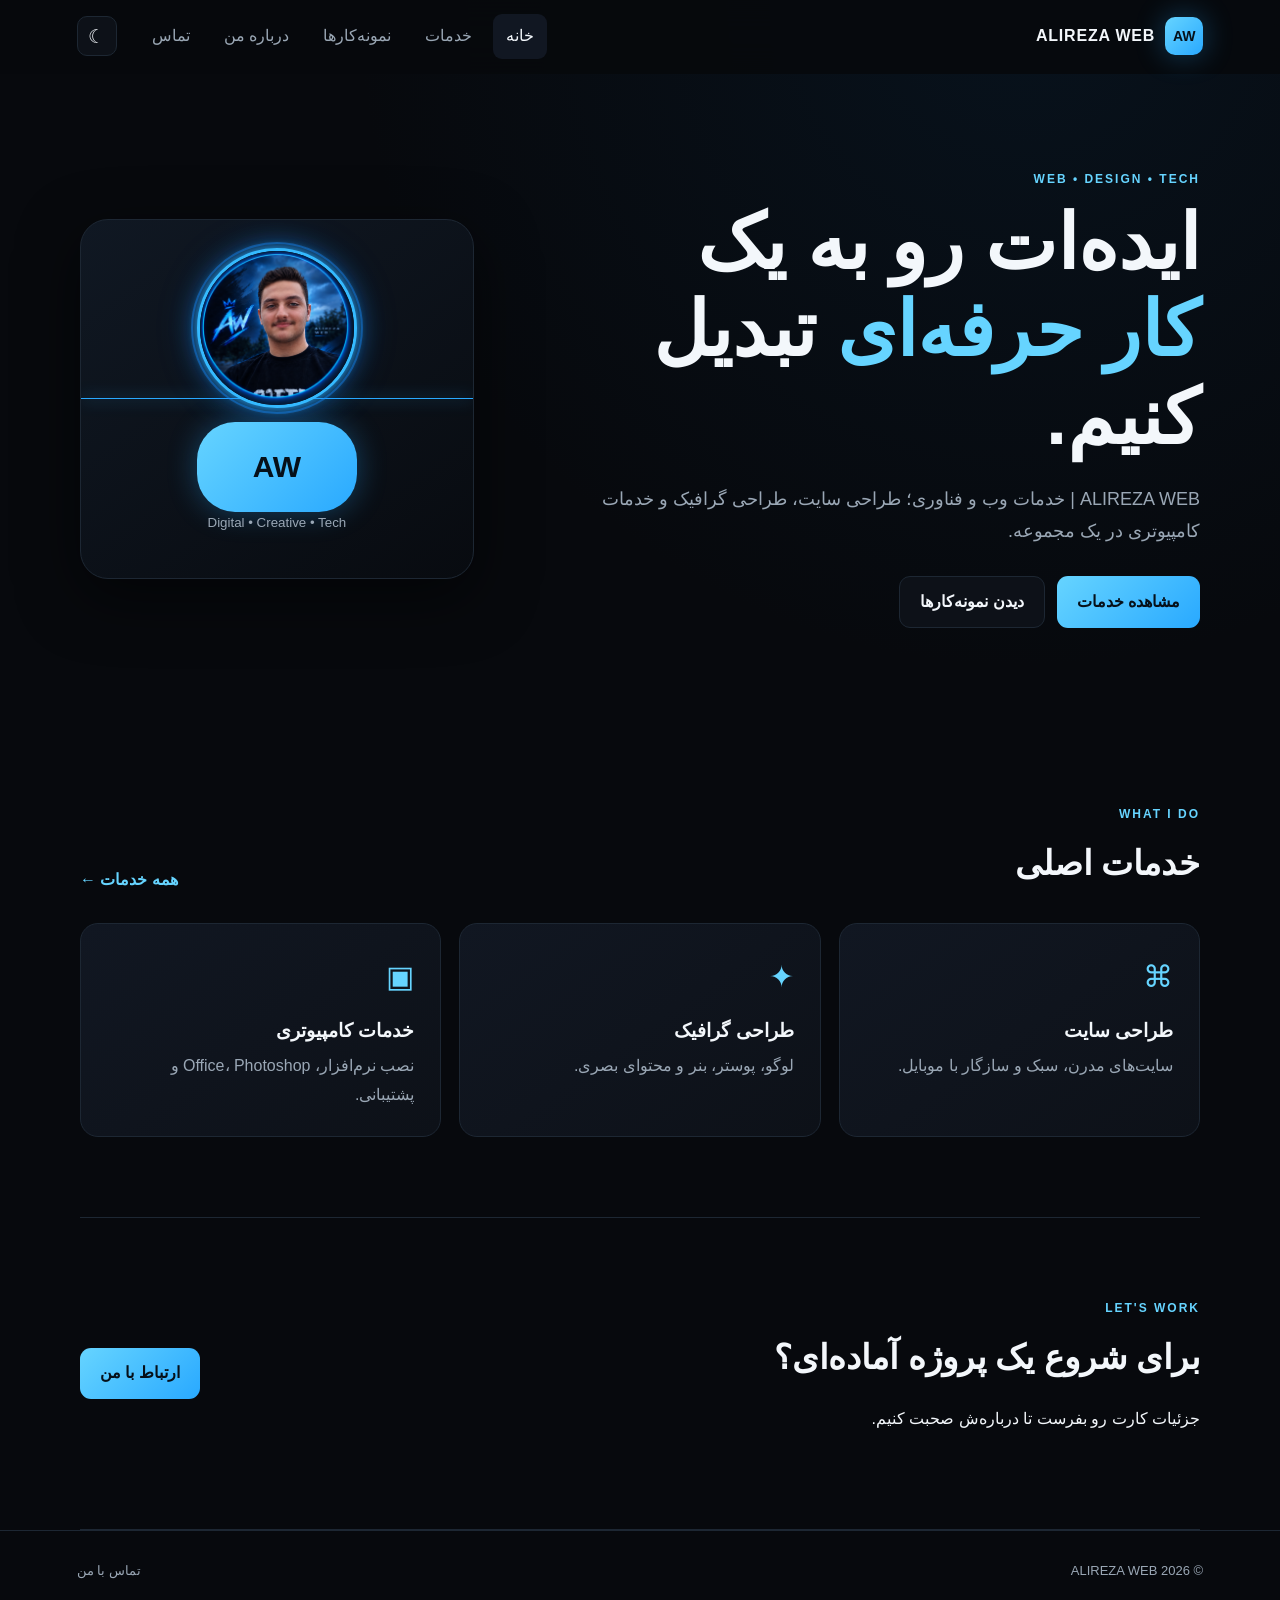
==== index.html @ 1cf3e5ab "Update index.html" ====
<!doctype html>
<html lang="fa" dir="rtl">
<head>
  <meta charset="utf-8">
  <meta name="viewport" content="width=device-width, initial-scale=1">
  <meta name="description" content="ALIREZA WEB | خدمات وب و فناوری">
  <meta name="google-site-verification" content="4NI3UCnTscbHDyYcS50nvgtPUrNWBJT9k7e-byq_b2w">
  <meta name="theme-color" content="#080d18">

  <title>ALIREZA WEB | خدمات وب و فناوری</title>

  <!-- آیکون اختصاصی سایت -->
  <link rel="icon" type="image/png" href="/ALIREZAWEB.png">
  <link rel="shortcut icon" href="/ALIREZAWEB.png">
  <link rel="apple-touch-icon" href="/ALIREZAWEB.png">

  <link rel="stylesheet" href="style.css">

  <style>
    .hero-card {
      position: relative;
      overflow: hidden;
      display: flex;
      flex-direction: column;
      align-items: center;
      justify-content: center;
      gap: 14px;
      text-align: center;
      padding: 28px 20px;
    }

    /* قاب دایره‌ای عکس */
    .profile-photo {
      display: block !important;
      width: 160px !important;
      height: 160px !important;
      min-width: 0 !important;
      min-height: 0 !important;
      max-width: 160px !important;
      max-height: 160px !important;
      aspect-ratio: 1 / 1;
      box-sizing: border-box !important;
      flex: 0 0 160px !important;

      border-radius: 50% !important;
      object-fit: contain !important;
      object-position: center !important;

      border: 3px solid #35baff !important;
      outline: 2px solid #168bff66;
      outline-offset: 4px;

      box-shadow:
        0 0 10px #35baffaa,
        0 0 24px #168bff88,
        0 0 40px #168bff44;

      position: relative;
      z-index: 2;
      background: #080d18;
    }

    .hero-card .aw,
    .hero-card small {
      position: relative;
      z-index: 2;
    }

    .hero-card .aw {
      font-size: 30px;
    }

    .hero-card .scan {
      pointer-events: none;
    }

    @media (max-width: 600px) {
      .hero-card {
        margin-top: 24px;
        padding: 24px 16px;
      }

      .profile-photo {
        width: 135px !important;
        height: 135px !important;
        max-width: 135px !important;
        max-height: 135px !important;
        flex-basis: 135px !important;
      }
    }

    @media (prefers-reduced-motion: reduce) {
      .hero-card *,
      .hero-text * {
        animation-duration: 0.01ms !important;
        transition-duration: 0.01ms !important;
      }
    }
  </style>
</head>

<body>

  <header class="header" id="header">
    <a class="brand" href="index.html">
      <span>AW</span>
      <b>ALIREZA WEB</b>
    </a>

    <button
      class="icon-btn menu-btn"
      id="menuBtn"
      type="button"
      aria-label="باز کردن منو"
      aria-controls="nav"
      aria-expanded="false"
    >☰</button>

    <nav class="nav" id="nav">
      <a class="active" href="index.html" aria-current="page">خانه</a>
      <a href="services.html">خدمات</a>
      <a href="portfolio.html">نمونه‌کارها</a>
      <a href="about.html">درباره من</a>
      <a href="contact.html">تماس</a>
    </nav>

    <button
      class="icon-btn theme-btn"
      id="themeBtn"
      type="button"
      aria-label="تغییر حالت"
    >☾</button>
  </header>

  <main>

    <section class="hero section">

      <div class="hero-text">
        <p class="eyebrow">WEB • DESIGN • TECH</p>

        <h1>
          ایده‌ات رو به یک<br>
          <span>کار حرفه‌ای</span> تبدیل کنیم.
        </h1>

        <p class="lead">
          ALIREZA WEB | خدمات وب و فناوری؛ طراحی سایت،
          طراحی گرافیک و خدمات کامپیوتری در یک مجموعه.
        </p>

        <div class="actions">
          <a class="btn primary" href="services.html">مشاهده خدمات</a>
          <a class="btn ghost" href="portfolio.html">دیدن نمونه‌کارها</a>
        </div>
      </div>

      <div class="hero-card">

        <img
          class="profile-photo"
          src="file_000000008a58820abf6e43d9c5e68d1e.png"
          alt="عکس علیرضا مزارعی"
          loading="eager"
          decoding="async"
        >

        <div class="aw">AW</div>
        <div class="scan"></div>
        <small>Digital • Creative • Tech</small>

      </div>

    </section>

    <section class="section">

      <div class="section-head">
        <div>
          <p class="eyebrow">WHAT I DO</p>
          <h2>خدمات اصلی</h2>
        </div>

        <a class="text-link" href="services.html">همه خدمات ←</a>
      </div>

      <div class="cards">

        <article class="card">
          <span class="card-icon">⌘</span>
          <h3>طراحی سایت</h3>
          <p>سایت‌های مدرن، سبک و سازگار با موبایل.</p>
        </article>

        <article class="card">
          <span class="card-icon">✦</span>
          <h3>طراحی گرافیک</h3>
          <p>لوگو، پوستر، بنر و محتوای بصری.</p>
        </article>

        <article class="card">
          <span class="card-icon">▣</span>
          <h3>خدمات کامپیوتری</h3>
          <p>نصب نرم‌افزار، Office، Photoshop و پشتیبانی.</p>
        </article>

      </div>

    </section>

    <section class="cta section">

      <div>
        <p class="eyebrow">LET'S WORK</p>
        <h2>برای شروع یک پروژه آماده‌ای؟</h2>
        <p>جزئیات کارت رو بفرست تا درباره‌ش صحبت کنیم.</p>
      </div>

      <a class="btn primary" href="contact.html">ارتباط با من</a>

    </section>

  </main>

  <footer class="footer">
    <span>© 2026 ALIREZA WEB</span>
    <a href="contact.html">تماس با من</a>
  </footer>

  <button
    class="top-btn"
    id="topBtn"
    type="button"
    aria-label="بازگشت به بالا"
  >↑</button>

  <script src="script.js"></script>

</body>
</html>
---- style.css ----
:root{--bg:#07090d;--panel:#0d1118;--panel2:#111722;--text:#f3f7fb;--muted:#9aa7b5;--line:#1d2733;--accent:#29a9ff;--accent2:#66d4ff;--shadow:0 18px 60px #0008}
*{box-sizing:border-box}html{scroll-behavior:smooth}body{margin:0;background:radial-gradient(circle at 80% 0,#09243b55,transparent 35%),var(--bg);color:var(--text);font-family:Tahoma,Arial,sans-serif;line-height:1.8}a{text-decoration:none;color:inherit}.header{position:sticky;top:0;z-index:10;display:flex;align-items:center;gap:22px;padding:14px 6%;background:#07090de8;backdrop-filter:blur(16px);border-bottom:1px solid transparent;transition:.25s}.header.scrolled{border-color:var(--line)}.brand{display:flex;align-items:center;gap:10px;margin-left:auto}.brand span,.profile-mark,.aw{display:grid;place-items:center;font-weight:900;color:#061019;background:linear-gradient(135deg,var(--accent2),var(--accent));box-shadow:0 0 30px #29a9ff55}.brand span{width:38px;height:38px;border-radius:10px;font-size:14px}.brand b{letter-spacing:.8px}.nav{display:flex;gap:8px}.nav a{padding:8px 13px;color:var(--muted);border-radius:9px}.nav a:hover,.nav a.active{color:var(--text);background:var(--panel2)}.icon-btn{border:1px solid var(--line);background:var(--panel);color:var(--text);border-radius:10px;width:40px;height:40px;cursor:pointer;font-size:19px}.menu-btn{display:none}.section{width:min(1120px,88%);margin:auto;padding:80px 0}.hero{min-height:650px;display:grid;grid-template-columns:1.25fr .75fr;align-items:center;gap:70px}.eyebrow{color:var(--accent2);font-size:12px;font-weight:bold;letter-spacing:2px;margin:0 0 8px}.hero h1,.page-hero h1{font-size:clamp(40px,6vw,76px);line-height:1.15;margin:0 0 22px}.hero h1 span,.page-hero h1 span{color:var(--accent2)}.lead,.page-hero p{color:var(--muted);max-width:650px;font-size:18px}.actions{display:flex;gap:12px;flex-wrap:wrap;margin-top:28px}.btn{display:inline-flex;justify-content:center;align-items:center;padding:11px 20px;border-radius:11px;font-weight:bold;border:1px solid var(--line);transition:.2s}.btn:hover{transform:translateY(-2px)}.primary{background:linear-gradient(135deg,var(--accent2),var(--accent));color:#061019;border:0}.ghost{background:var(--panel)}.hero-card{height:360px;border:1px solid var(--line);border-radius:28px;background:linear-gradient(145deg,#101823,#080b10);display:grid;place-items:center;position:relative;overflow:hidden;box-shadow:var(--shadow)}.hero-card .aw{width:160px;height:160px;border-radius:38px;font-size:58px}.hero-card p{position:absolute;bottom:38px;margin:0;font-weight:bold;letter-spacing:3px}.hero-card small{position:absolute;bottom:15px;color:var(--muted)}.scan{position:absolute;width:100%;height:1px;background:var(--accent);box-shadow:0 0 15px var(--accent);animation:scan 4s linear infinite}@keyframes scan{0%{top:0}100%{top:100%}}.section-head{display:flex;justify-content:space-between;align-items:end;margin-bottom:28px}.section h2{font-size:34px;margin:0}.text-link{color:var(--accent2);font-weight:bold}.cards,.service-grid,.portfolio-grid,.contact-grid{display:grid;grid-template-columns:repeat(3,1fr);gap:18px}.card{background:linear-gradient(145deg,var(--panel2),var(--panel));border:1px solid var(--line);border-radius:18px;padding:26px;transition:.25s}.card:hover{transform:translateY(-5px);border-color:#2b7ba5}.card-icon{font-size:30px;color:var(--accent2)}.card h3,.service h2{margin:10px 0 5px}.card p{color:var(--muted);margin:0}.cta{display:flex;justify-content:space-between;align-items:center;border-top:1px solid var(--line);border-bottom:1px solid var(--line)}.page-hero{padding-bottom:35px}.service-grid{grid-template-columns:repeat(2,1fr)}.service b{color:var(--accent2)}.service .text-link{display:inline-block;margin-top:20px}.work-art{height:180px;border-radius:13px;background:radial-gradient(circle,#123b55,#080b10 65%);display:grid;place-items:center;font-size:42px;font-weight:900;color:var(--accent2);margin-bottom:18px}.empty-note{margin-top:18px;padding:18px;border:1px dashed var(--line);border-radius:14px;color:var(--muted);text-align:center}.about-box{display:grid;grid-template-columns:220px 1fr;gap:40px;align-items:center}.profile-mark{width:220px;height:220px;border-radius:45px;font-size:65px}.contact-grid{grid-template-columns:repeat(3,1fr)}.contact-card{display:flex;flex-direction:column;gap:5px}.contact-card span{color:var(--muted)}.footer{display:flex;justify-content:space-between;padding:28px 6%;border-top:1px solid var(--line);color:var(--muted);font-size:13px}.top-btn{position:fixed;bottom:20px;left:20px;width:42px;height:42px;border:1px solid var(--line);border-radius:50%;background:var(--panel);color:var(--text);cursor:pointer;opacity:0;pointer-events:none;transition:.2s}.top-btn.show{opacity:1;pointer-events:auto}.light{--bg:#f4f7fa;--panel:#fff;--panel2:#eef3f7;--text:#101820;--muted:#5d6a76;--line:#d8e0e7}.light .header{background:#f4f7fae8}.light .hero-card{background:linear-gradient(145deg,#fff,#edf3f7)}
@media(max-width:800px){.header{padding:12px 5%}.menu-btn{display:block}.nav{position:absolute;top:70px;right:5%;left:5%;display:none;flex-direction:column;background:var(--panel);padding:10px;border:1px solid var(--line);border-radius:14px;box-shadow:var(--shadow)}.nav.open{display:flex}.hero{grid-template-columns:1fr;padding-top:55px;min-height:auto}.hero-card{height:270px}.cards,.service-grid,.portfolio-grid,.contact-grid{grid-template-columns:1fr}.about-box{grid-template-columns:1fr}.profile-mark{width:150px;height:150px;font-size:45px}.cta{display:block}.cta .btn{margin-top:15px}.section{padding:55px 0}.section-head{align-items:center}.brand b{font-size:13px}}
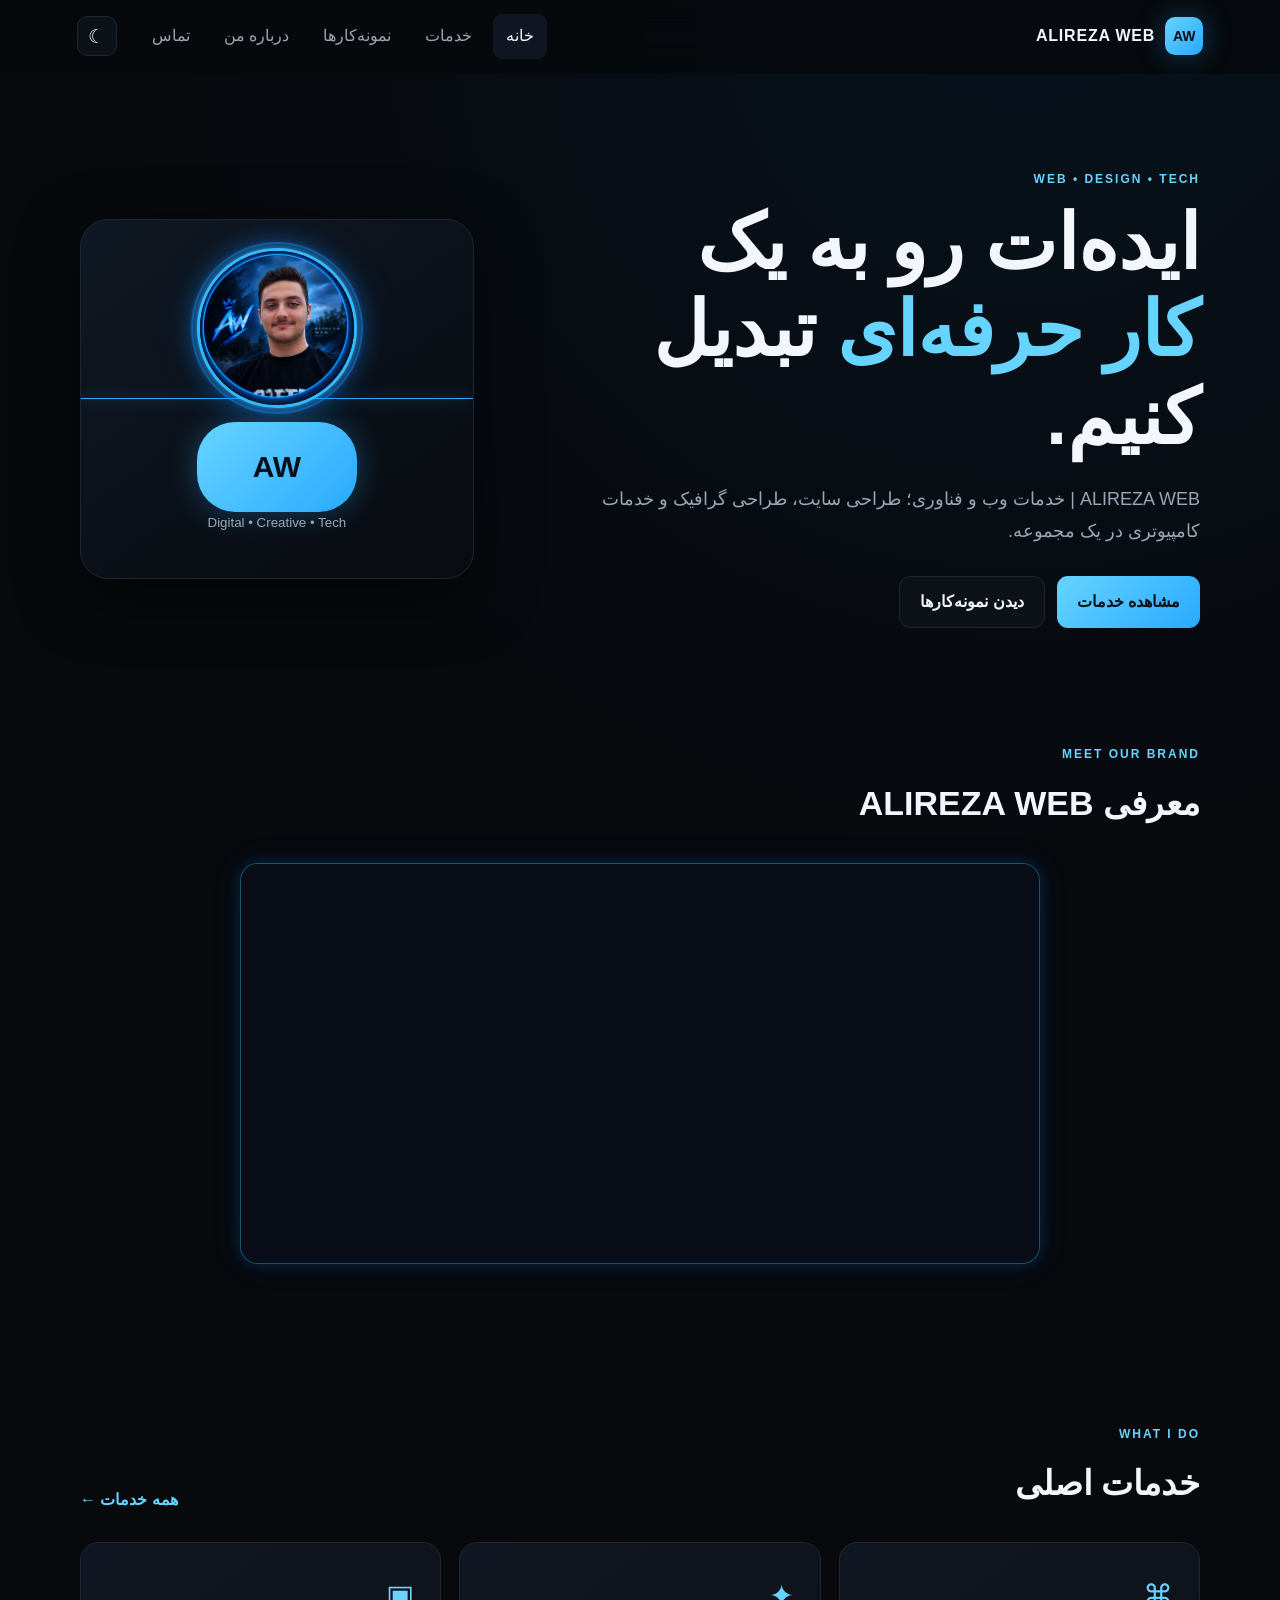
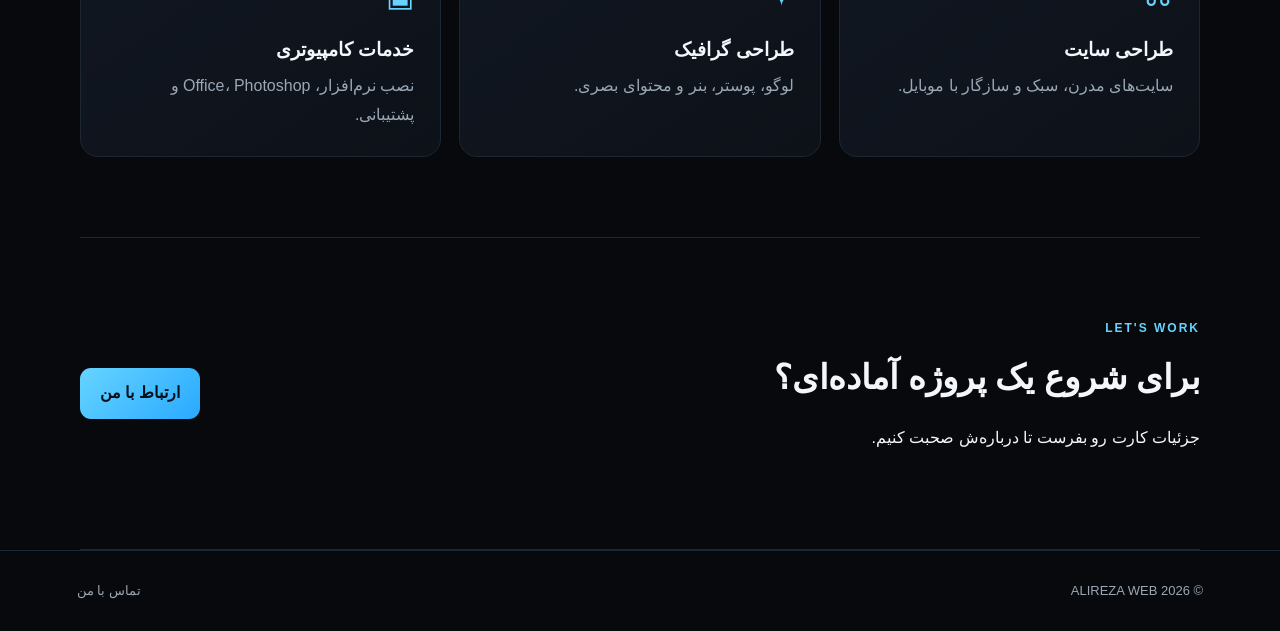
==== commit 0dad3e36: "Update index.html" ====
--- a/index.html
+++ b/index.html
@@ -10,7 +10,6 @@
 
   <title>ALIREZA WEB | خدمات وب و فناوری</title>
 
-  <!-- آیکون اختصاصی سایت -->
   <link rel="icon" type="image/png" href="/ALIREZAWEB.png">
   <link rel="shortcut icon" href="/ALIREZAWEB.png">
   <link rel="apple-touch-icon" href="/ALIREZAWEB.png">
@@ -30,7 +29,6 @@
       padding: 28px 20px;
     }
 
-    /* قاب دایره‌ای عکس */
     .profile-photo {
       display: block !important;
       width: 160px !important;
@@ -42,20 +40,16 @@
       aspect-ratio: 1 / 1;
       box-sizing: border-box !important;
       flex: 0 0 160px !important;
-
       border-radius: 50% !important;
       object-fit: contain !important;
       object-position: center !important;
-
       border: 3px solid #35baff !important;
       outline: 2px solid #168bff66;
       outline-offset: 4px;
-
       box-shadow:
         0 0 10px #35baffaa,
         0 0 24px #168bff88,
         0 0 40px #168bff44;
-
       position: relative;
       z-index: 2;
       background: #080d18;
@@ -73,6 +67,34 @@
 
     .hero-card .scan {
       pointer-events: none;
+    }
+
+    /* بخش لوگوموشن */
+    .logo-motion-section {
+      padding-top: 20px;
+    }
+
+    .logo-motion-box {
+      position: relative;
+      width: 100%;
+      max-width: 800px;
+      margin: 24px auto 0;
+      overflow: hidden;
+      border: 1px solid #35baff66;
+      border-radius: 18px;
+      background: #080d18;
+      box-shadow:
+        0 0 14px #168bff33,
+        0 0 32px #168bff18;
+    }
+
+    .logo-motion-video {
+      display: block;
+      width: 100%;
+      height: auto;
+      max-height: 450px;
+      object-fit: contain;
+      background: #080d18;
     }
 
     @media (max-width: 600px) {
@@ -87,6 +109,11 @@
         max-width: 135px !important;
         max-height: 135px !important;
         flex-basis: 135px !important;
+      }
+
+      .logo-motion-box {
+        margin-top: 18px;
+        border-radius: 12px;
       }
     }
 
@@ -135,6 +162,7 @@
 
   <main>
 
+    <!-- معرفی اصلی -->
     <section class="hero section">
 
       <div class="hero-text">
@@ -174,6 +202,33 @@
 
     </section>
 
+    <!-- لوگوموشن خودکار -->
+    <section class="section logo-motion-section">
+
+      <div class="section-head">
+        <div>
+          <p class="eyebrow">MEET OUR BRAND</p>
+          <h2>معرفی ALIREZA WEB</h2>
+        </div>
+      </div>
+
+      <div class="logo-motion-box">
+        <video
+          class="logo-motion-video"
+          autoplay
+          muted
+          loop
+          playsinline
+          preload="auto"
+          aria-label="ویدیوی معرفی برند ALIREZA WEB"
+        >
+          <source src="logo-motion.mp4" type="video/mp4">
+        </video>
+      </div>
+
+    </section>
+
+    <!-- خدمات اصلی -->
     <section class="section">
 
       <div class="section-head">
@@ -209,6 +264,7 @@
 
     </section>
 
+    <!-- ارتباط با من -->
     <section class="cta section">
 
       <div>
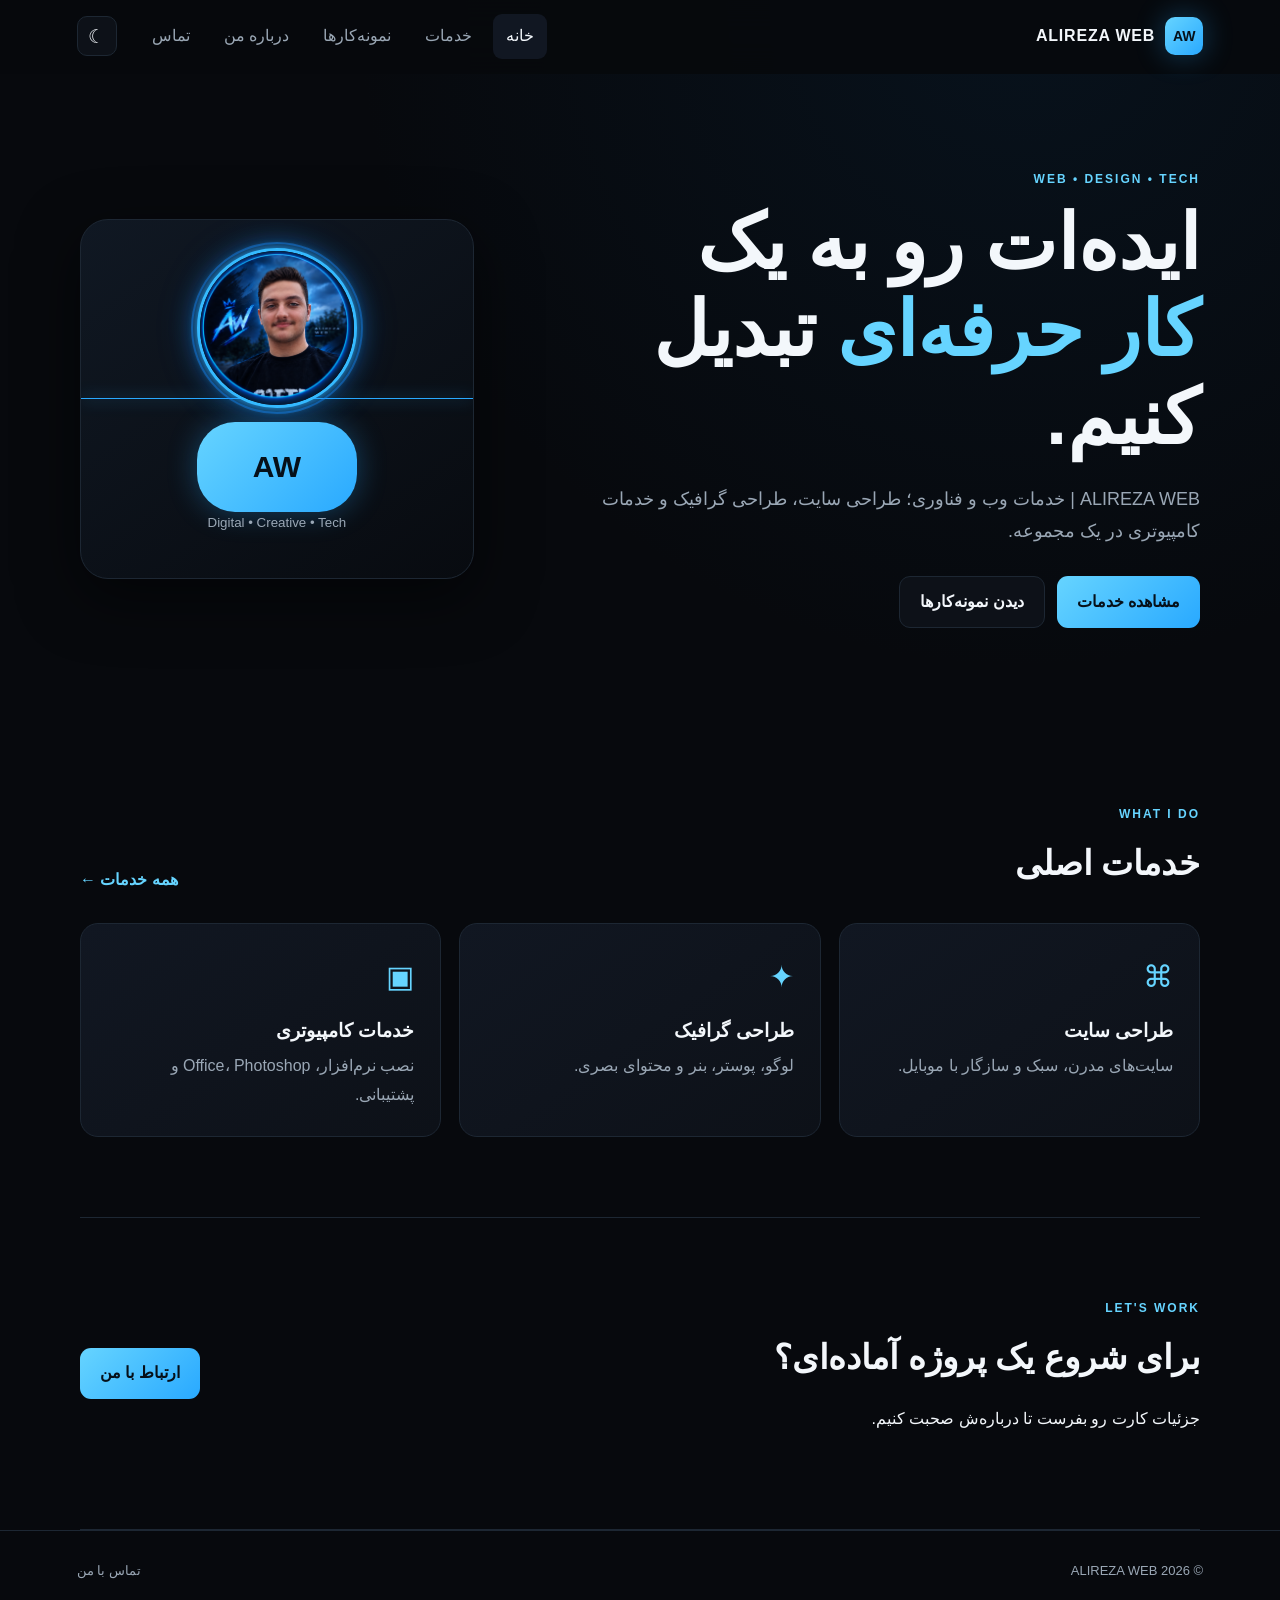
==== commit 026935d9: "Update index.html" ====
--- a/index.html
+++ b/index.html
@@ -69,34 +69,6 @@
       pointer-events: none;
     }
 
-    /* بخش لوگوموشن */
-    .logo-motion-section {
-      padding-top: 20px;
-    }
-
-    .logo-motion-box {
-      position: relative;
-      width: 100%;
-      max-width: 800px;
-      margin: 24px auto 0;
-      overflow: hidden;
-      border: 1px solid #35baff66;
-      border-radius: 18px;
-      background: #080d18;
-      box-shadow:
-        0 0 14px #168bff33,
-        0 0 32px #168bff18;
-    }
-
-    .logo-motion-video {
-      display: block;
-      width: 100%;
-      height: auto;
-      max-height: 450px;
-      object-fit: contain;
-      background: #080d18;
-    }
-
     @media (max-width: 600px) {
       .hero-card {
         margin-top: 24px;
@@ -109,11 +81,6 @@
         max-width: 135px !important;
         max-height: 135px !important;
         flex-basis: 135px !important;
-      }
-
-      .logo-motion-box {
-        margin-top: 18px;
-        border-radius: 12px;
       }
     }
 
@@ -202,32 +169,6 @@
 
     </section>
 
-    <!-- لوگوموشن خودکار -->
-    <section class="section logo-motion-section">
-
-      <div class="section-head">
-        <div>
-          <p class="eyebrow">MEET OUR BRAND</p>
-          <h2>معرفی ALIREZA WEB</h2>
-        </div>
-      </div>
-
-      <div class="logo-motion-box">
-        <video
-          class="logo-motion-video"
-          autoplay
-          muted
-          loop
-          playsinline
-          preload="auto"
-          aria-label="ویدیوی معرفی برند ALIREZA WEB"
-        >
-          <source src="logo-motion.mp4" type="video/mp4">
-        </video>
-      </div>
-
-    </section>
-
     <!-- خدمات اصلی -->
     <section class="section">
 
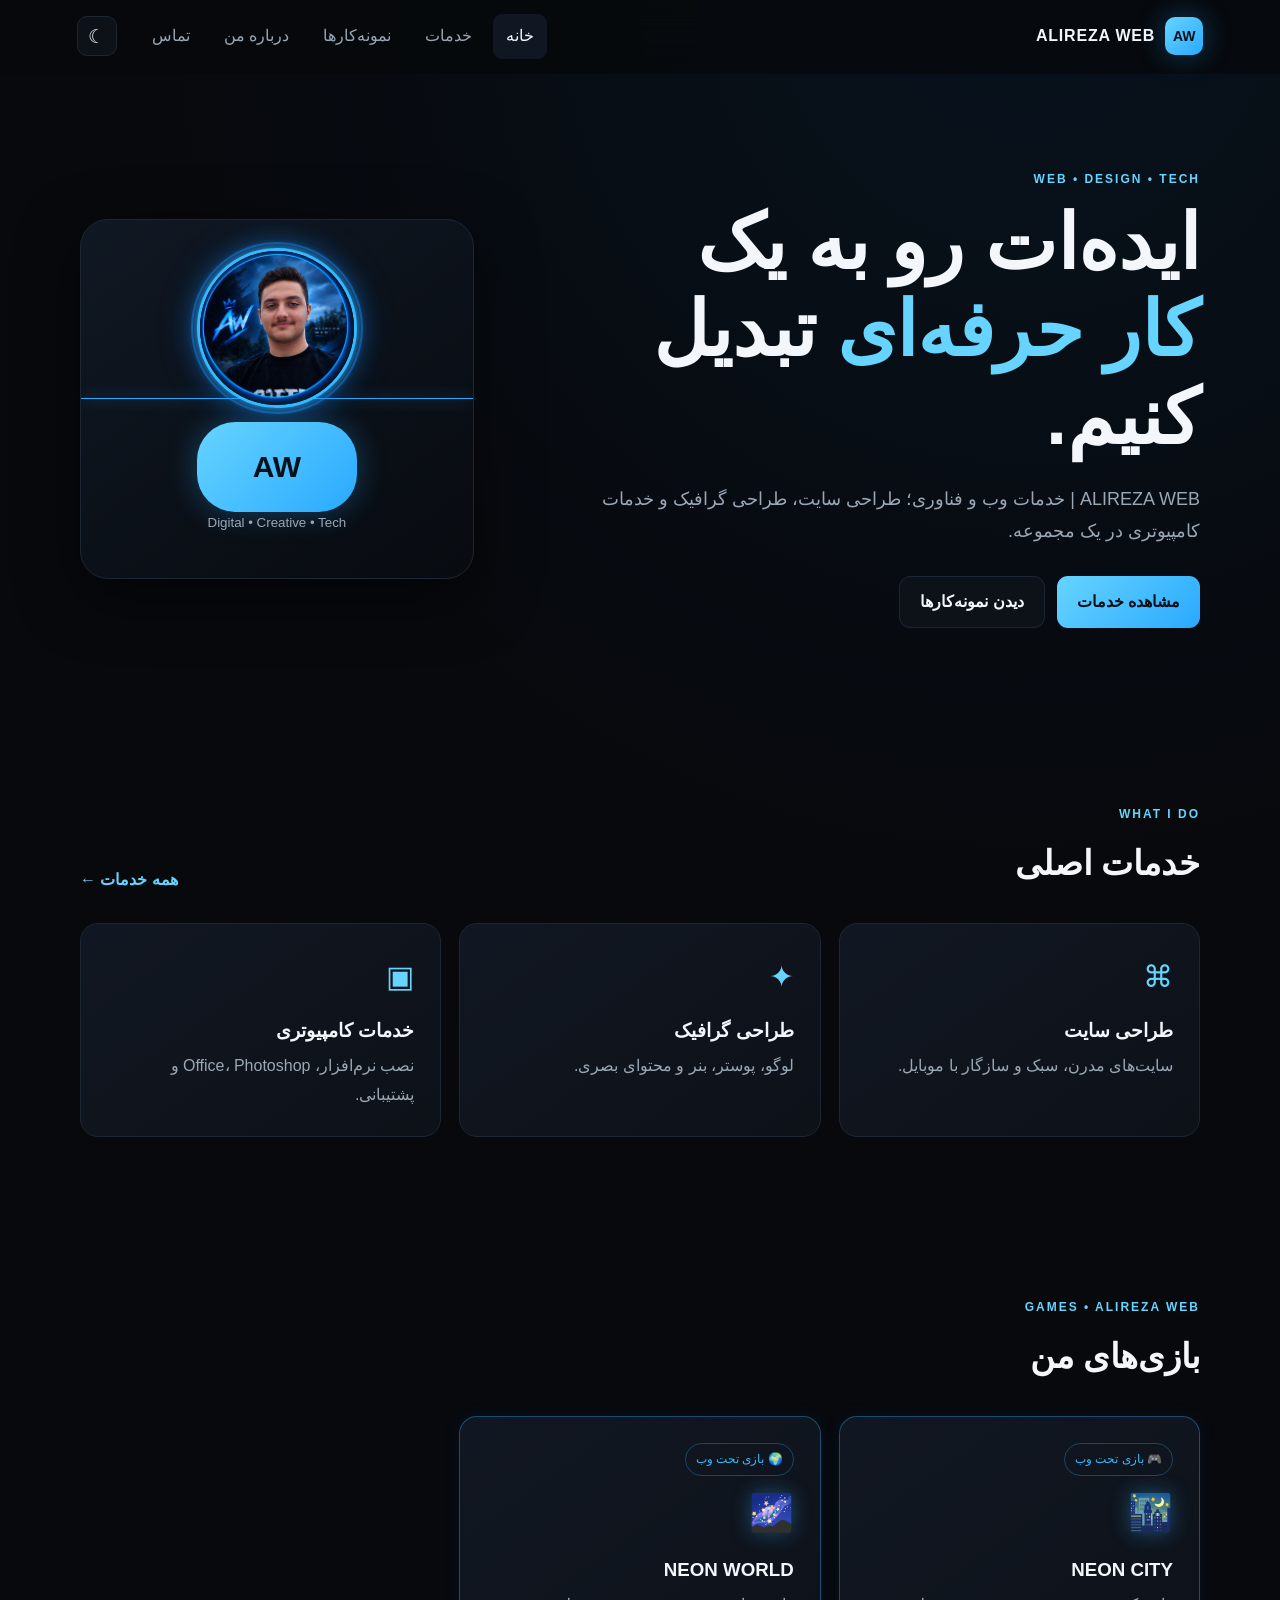
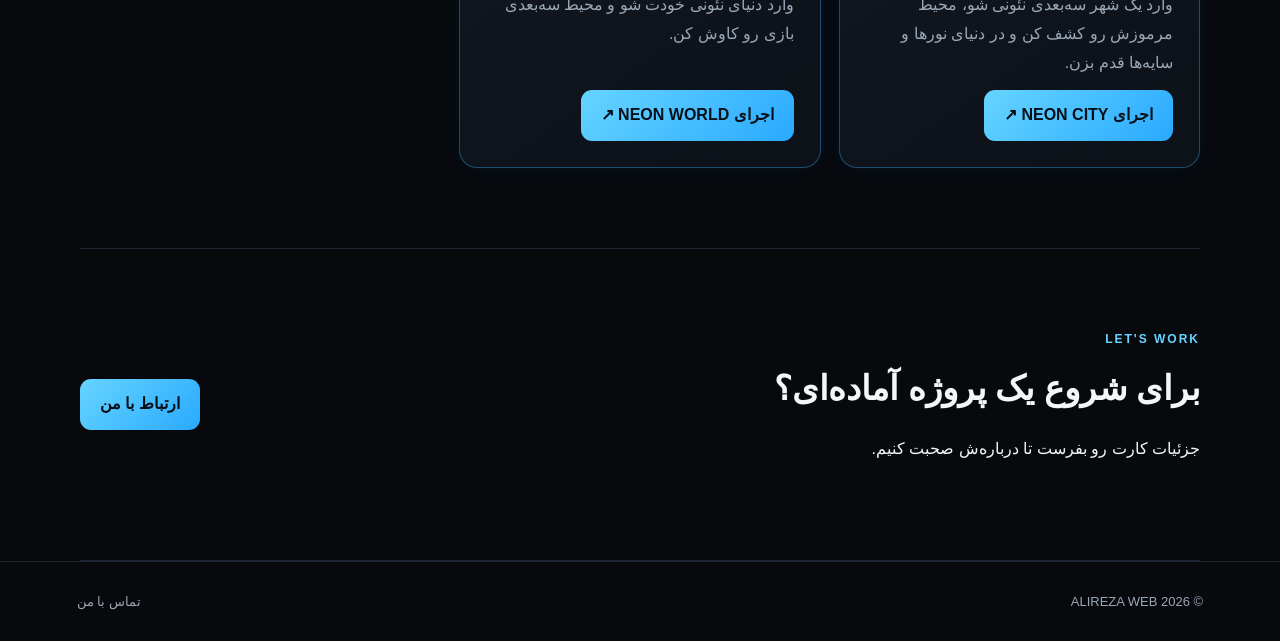
==== commit 44c3146e: "Update index.html" ====
--- a/index.html
+++ b/index.html
@@ -4,7 +4,7 @@
 <head>
   <meta charset="utf-8">
   <meta name="viewport" content="width=device-width, initial-scale=1">
-  <meta name="description" content="ALIREZA WEB | خدمات وب و فناوری">
+  <meta name="description" content="ALIREZA WEB | خدمات وب، فناوری و بازی‌های NEON CITY و NEON WORLD">
   <meta name="google-site-verification" content="4NI3UCnTscbHDyYcS50nvgtPUrNWBJT9k7e-byq_b2w">
   <meta name="theme-color" content="#080d18">
 
@@ -69,6 +69,57 @@
       pointer-events: none;
     }
 
+    /* بخش بازی‌ها */
+    .games-section .game-card {
+      position: relative;
+      overflow: hidden;
+      display: flex;
+      flex-direction: column;
+      align-items: flex-start;
+      border: 1px solid rgba(53, 186, 255, 0.35);
+      box-shadow: 0 0 18px rgba(22, 139, 255, 0.08);
+      transition: transform 0.25s ease, box-shadow 0.25s ease;
+    }
+
+    .games-section .game-card:hover {
+      transform: translateY(-5px);
+      box-shadow:
+        0 0 16px rgba(53, 186, 255, 0.2),
+        0 0 30px rgba(22, 139, 255, 0.12);
+    }
+
+    .game-card .game-label {
+      display: inline-flex;
+      align-items: center;
+      gap: 6px;
+      width: fit-content;
+      margin-bottom: 8px;
+      padding: 5px 10px;
+      border: 1px solid rgba(53, 186, 255, 0.3);
+      border-radius: 20px;
+      color: #35baff;
+      font-size: 12px;
+    }
+
+    .game-card .game-symbol {
+      font-size: 36px;
+      line-height: 1.4;
+      margin: 4px 0;
+      filter: drop-shadow(0 0 10px rgba(53, 186, 255, 0.35));
+    }
+
+    .game-card .game-description {
+      flex: 1;
+    }
+
+    .game-card .btn {
+      display: inline-flex;
+      align-items: center;
+      justify-content: center;
+      margin-top: 12px;
+      text-decoration: none;
+    }
+
     @media (max-width: 600px) {
       .hero-card {
         margin-top: 24px;
@@ -86,7 +137,8 @@
 
     @media (prefers-reduced-motion: reduce) {
       .hero-card *,
-      .hero-text * {
+      .hero-text *,
+      .games-section * {
         animation-duration: 0.01ms !important;
         transition-duration: 0.01ms !important;
       }
@@ -205,6 +257,72 @@
 
     </section>
 
+    <!-- بازی‌های من -->
+    <section class="section games-section" id="games">
+
+      <div class="section-head">
+        <div>
+          <p class="eyebrow">GAMES • ALIREZA WEB</p>
+          <h2>بازی‌های من</h2>
+        </div>
+      </div>
+
+      <div class="cards">
+
+        <!-- NEON CITY -->
+        <article class="card game-card">
+
+          <span class="game-label">🎮 بازی تحت وب</span>
+
+          <div class="game-symbol" aria-hidden="true">🌃</div>
+
+          <h3>NEON CITY</h3>
+
+          <p class="game-description">
+            وارد یک شهر سه‌بعدی نئونی شو، محیط مرموزش رو کشف کن
+            و در دنیای نورها و سایه‌ها قدم بزن.
+          </p>
+
+          <a
+            class="btn primary"
+            href="neon-city-v4.13.html"
+            target="_blank"
+            rel="noopener noreferrer"
+          >
+            اجرای NEON CITY ↗
+          </a>
+
+        </article>
+
+        <!-- NEON WORLD -->
+        <article class="card game-card">
+
+          <span class="game-label">🌍 بازی تحت وب</span>
+
+          <div class="game-symbol" aria-hidden="true">🌌</div>
+
+          <h3>NEON WORLD</h3>
+
+          <p class="game-description">
+            وارد دنیای نئونی خودت شو و محیط سه‌بعدی بازی رو
+            کاوش کن.
+          </p>
+
+          <a
+            class="btn primary"
+            href="neon-world.html"
+            target="_blank"
+            rel="noopener noreferrer"
+          >
+            اجرای NEON WORLD ↗
+          </a>
+
+        </article>
+
+      </div>
+
+    </section>
+
     <!-- ارتباط با من -->
     <section class="cta section">
 
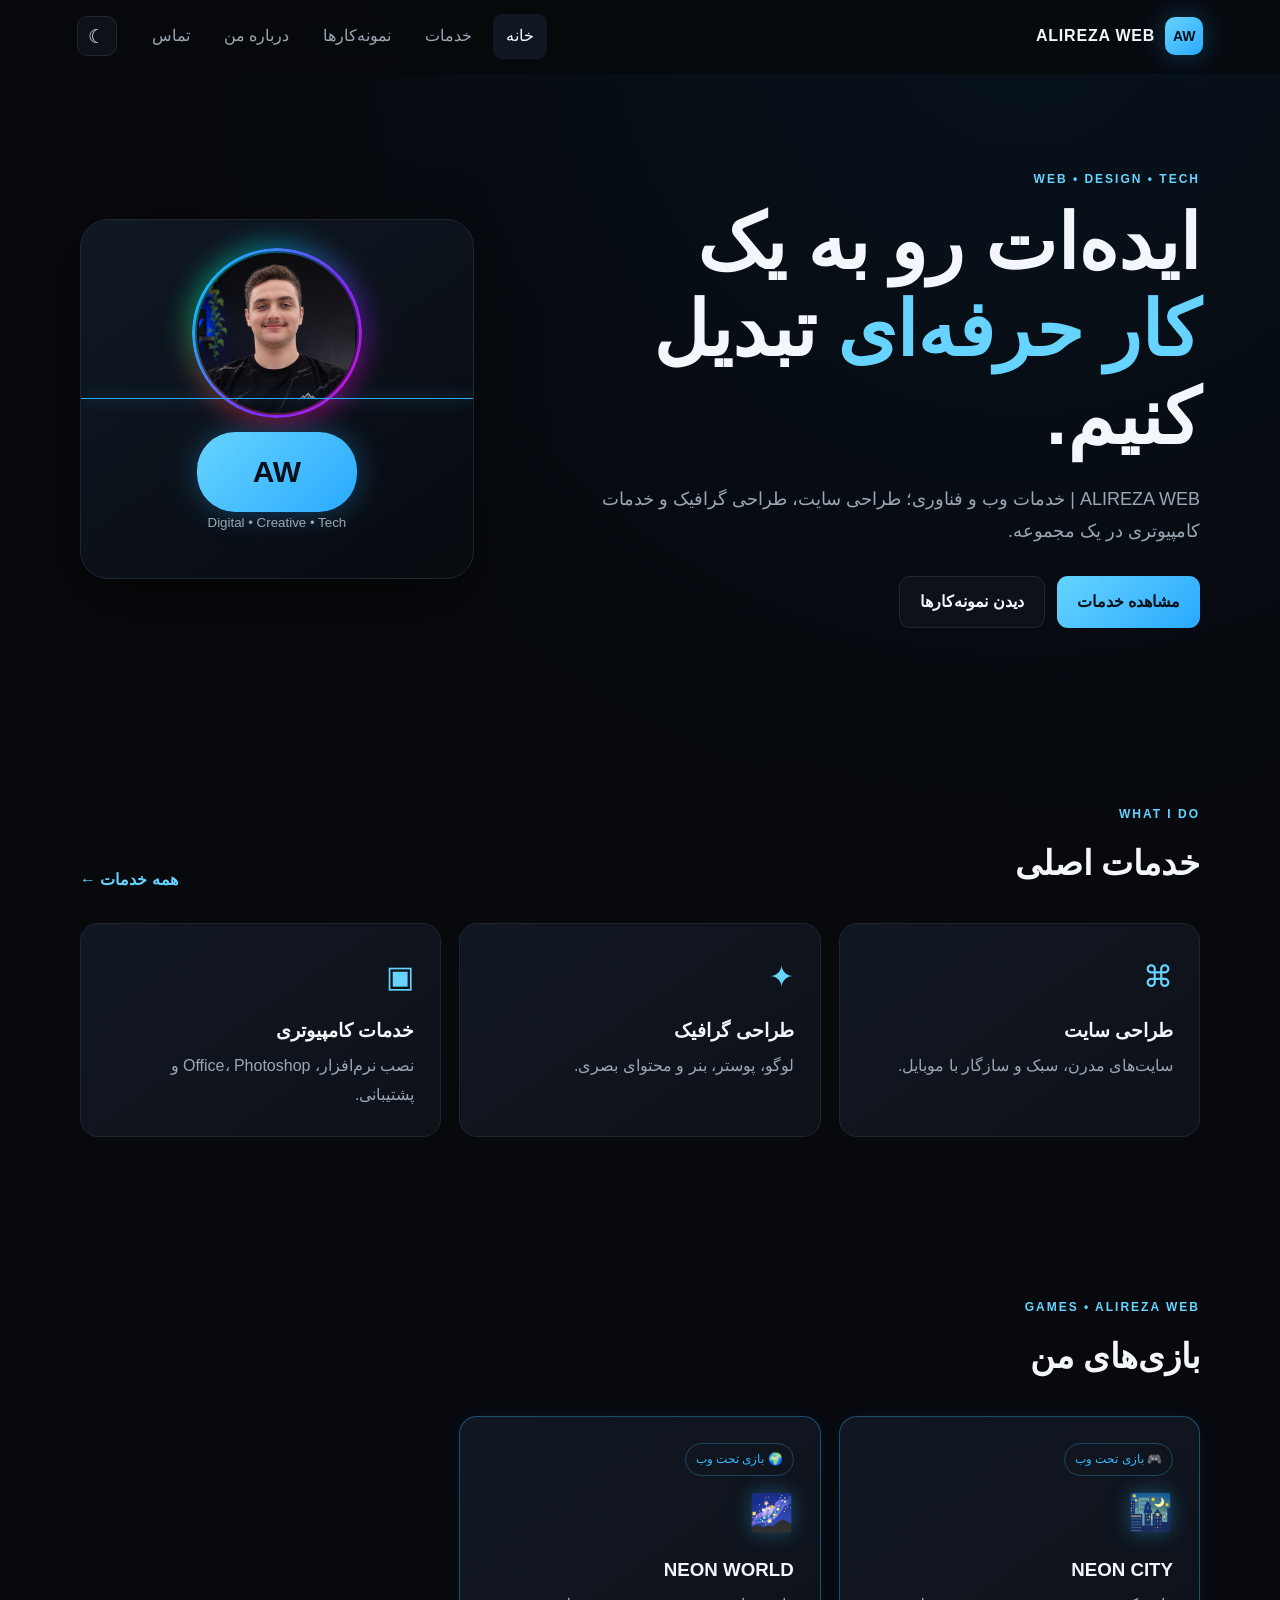
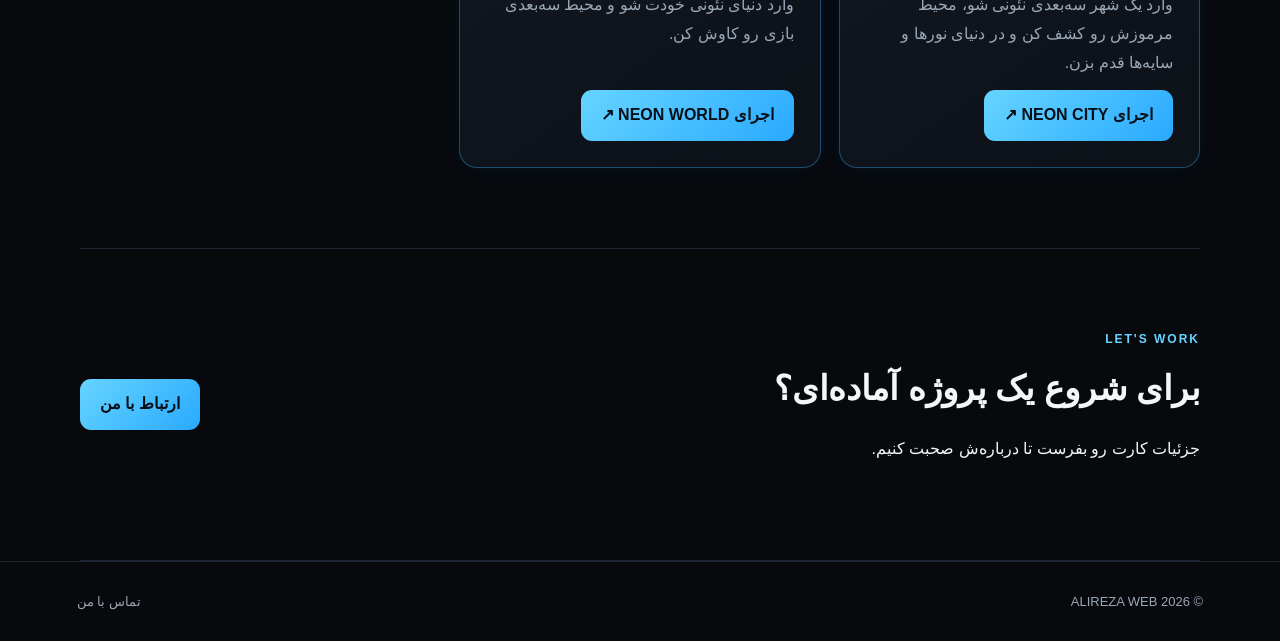
==== commit 2bf01926: "Update index.html" ====
--- a/index.html
+++ b/index.html
@@ -1,4 +1,3 @@
-
 <!doctype html>
 <html lang="fa" dir="rtl">
 <head>
@@ -29,6 +28,85 @@
       padding: 28px 20px;
     }
 
+    /* قاب RGB عکس */
+    .profile-frame {
+      position: relative;
+      width: 170px;
+      height: 170px;
+      flex: 0 0 170px;
+      display: flex;
+      align-items: center;
+      justify-content: center;
+      border-radius: 50%;
+      isolation: isolate;
+    }
+
+    .profile-frame::before {
+      content: "";
+      position: absolute;
+      inset: 0;
+      border-radius: 50%;
+      padding: 3px;
+
+      background: linear-gradient(
+        120deg,
+        #00d9ff,
+        #7b2cff,
+        #ff00b7,
+        #ff3030,
+        #00ff99,
+        #00d9ff
+      );
+
+      background-size: 300% 300%;
+      animation: rgb-border 7s linear infinite;
+
+      -webkit-mask:
+        linear-gradient(#fff 0 0) content-box,
+        linear-gradient(#fff 0 0);
+
+      -webkit-mask-composite: xor;
+      mask-composite: exclude;
+
+      z-index: 2;
+    }
+
+    .profile-frame::after {
+      content: "";
+      position: absolute;
+      inset: -5px;
+      border-radius: 50%;
+
+      background: conic-gradient(
+        #00d9ff,
+        #7b2cff,
+        #ff00b7,
+        #ff3030,
+        #00ff99,
+        #00d9ff
+      );
+
+      filter: blur(13px);
+      opacity: 0.45;
+      animation: rgb-border 7s linear infinite;
+
+      z-index: -1;
+    }
+
+    @keyframes rgb-border {
+      0% {
+        background-position: 0% 50%;
+      }
+
+      50% {
+        background-position: 100% 50%;
+      }
+
+      100% {
+        background-position: 0% 50%;
+      }
+    }
+
     .profile-photo {
       display: block !important;
       width: 160px !important;
@@ -37,21 +115,18 @@
       min-height: 0 !important;
       max-width: 160px !important;
       max-height: 160px !important;
-      aspect-ratio: 1 / 1;
-      box-sizing: border-box !important;
       flex: 0 0 160px !important;
+
       border-radius: 50% !important;
       object-fit: contain !important;
       object-position: center !important;
-      border: 3px solid #35baff !important;
-      outline: 2px solid #168bff66;
-      outline-offset: 4px;
-      box-shadow:
-        0 0 10px #35baffaa,
-        0 0 24px #168bff88,
-        0 0 40px #168bff44;
+
+      border: none !important;
+      outline: none !important;
+      box-shadow: none !important;
+
       position: relative;
-      z-index: 2;
+      z-index: 1;
       background: #080d18;
     }
 
@@ -69,7 +144,7 @@
       pointer-events: none;
     }
 
-    /* بخش بازی‌ها */
+    /* بازی‌ها */
     .games-section .game-card {
       position: relative;
       overflow: hidden;
@@ -126,6 +201,12 @@
         padding: 24px 16px;
       }
 
+      .profile-frame {
+        width: 145px;
+        height: 145px;
+        flex-basis: 145px;
+      }
+
       .profile-photo {
         width: 135px !important;
         height: 135px !important;
@@ -136,10 +217,14 @@
     }
 
     @media (prefers-reduced-motion: reduce) {
+      .profile-frame::before,
+      .profile-frame::after {
+        animation: none !important;
+      }
+
       .hero-card *,
       .hero-text *,
       .games-section * {
-        animation-duration: 0.01ms !important;
         transition-duration: 0.01ms !important;
       }
     }
@@ -205,13 +290,15 @@
 
       <div class="hero-card">
 
-        <img
-          class="profile-photo"
-          src="file_000000008a58820abf6e43d9c5e68d1e.png"
-          alt="عکس علیرضا مزارعی"
-          loading="eager"
-          decoding="async"
-        >
+        <div class="profile-frame">
+          <img
+            class="profile-photo"
+            src="alirezapic.png"
+            alt="عکس علیرضا مزارعی"
+            loading="eager"
+            decoding="async"
+          >
+        </div>
 
         <div class="aw">AW</div>
         <div class="scan"></div>
@@ -269,7 +356,6 @@
 
       <div class="cards">
 
-        <!-- NEON CITY -->
         <article class="card game-card">
 
           <span class="game-label">🎮 بازی تحت وب</span>
@@ -294,7 +380,6 @@
 
         </article>
 
-        <!-- NEON WORLD -->
         <article class="card game-card">
 
           <span class="game-label">🌍 بازی تحت وب</span>
@@ -353,4 +438,4 @@
   <script src="script.js"></script>
 
 </body>
-</html>
+</html>
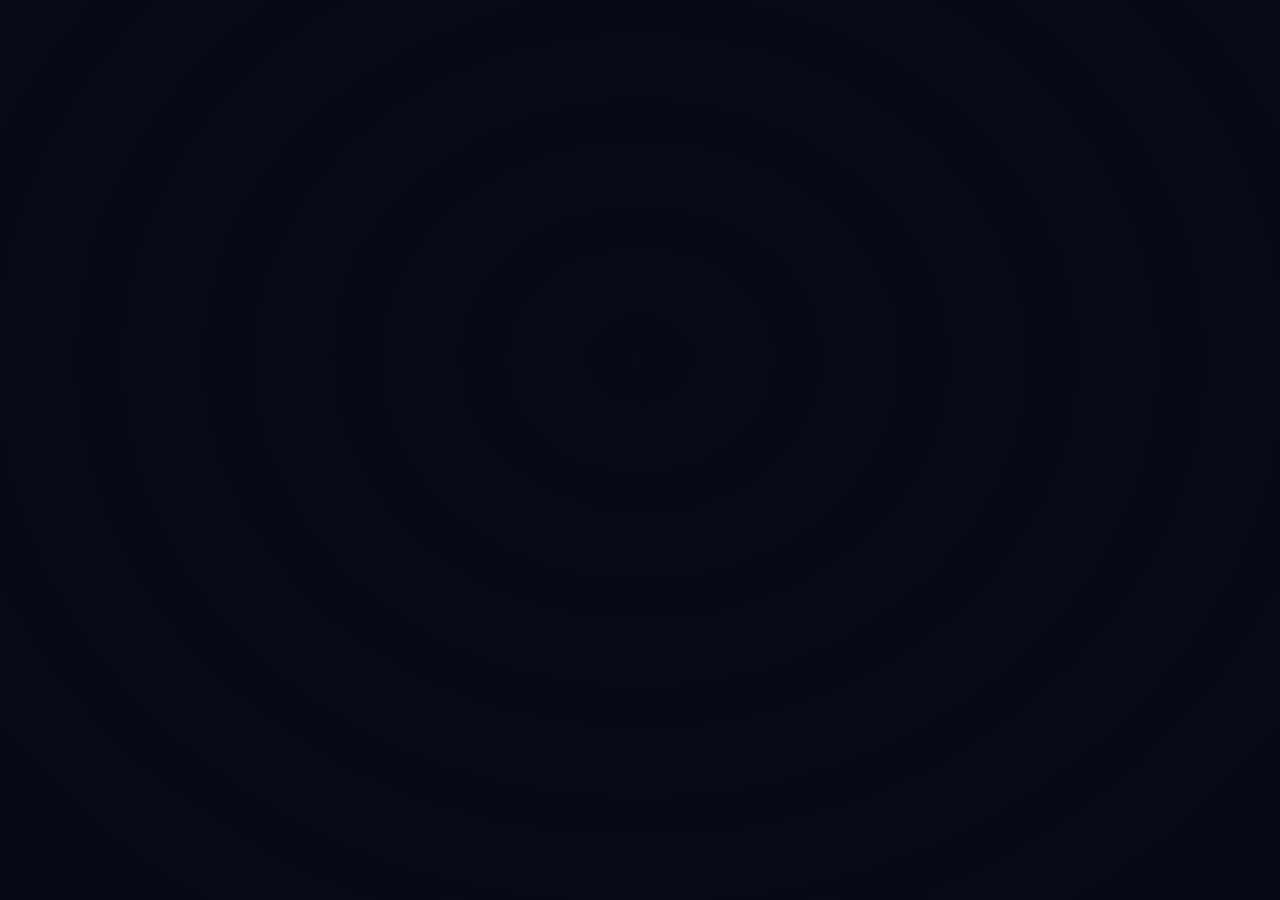
==== commit 4d6ba614: "Update index.html" ====
--- a/index.html
+++ b/index.html
@@ -47,27 +47,12 @@
       inset: 0;
       border-radius: 50%;
       padding: 3px;
-
-      background: linear-gradient(
-        120deg,
-        #00d9ff,
-        #7b2cff,
-        #ff00b7,
-        #ff3030,
-        #00ff99,
-        #00d9ff
-      );
-
+      background: linear-gradient(120deg, #00d9ff, #7b2cff, #ff00b7, #ff3030, #00ff99, #00d9ff);
       background-size: 300% 300%;
       animation: rgb-border 7s linear infinite;
-
-      -webkit-mask:
-        linear-gradient(#fff 0 0) content-box,
-        linear-gradient(#fff 0 0);
-
+      -webkit-mask: linear-gradient(#fff 0 0) content-box, linear-gradient(#fff 0 0);
       -webkit-mask-composite: xor;
       mask-composite: exclude;
-
       z-index: 2;
     }
 
@@ -76,35 +61,17 @@
       position: absolute;
       inset: -5px;
       border-radius: 50%;
-
-      background: conic-gradient(
-        #00d9ff,
-        #7b2cff,
-        #ff00b7,
-        #ff3030,
-        #00ff99,
-        #00d9ff
-      );
-
+      background: conic-gradient(#00d9ff, #7b2cff, #ff00b7, #ff3030, #00ff99, #00d9ff);
       filter: blur(13px);
       opacity: 0.45;
       animation: rgb-border 7s linear infinite;
-
       z-index: -1;
     }
 
     @keyframes rgb-border {
-      0% {
-        background-position: 0% 50%;
-      }
-
-      50% {
-        background-position: 100% 50%;
-      }
-
-      100% {
-        background-position: 0% 50%;
-      }
+      0% { background-position: 0% 50%; }
+      50% { background-position: 100% 50%; }
+      100% { background-position: 0% 50%; }
     }
 
     .profile-photo {
@@ -116,326 +83,22 @@
       max-width: 160px !important;
       max-height: 160px !important;
       flex: 0 0 160px !important;
-
       border-radius: 50% !important;
       object-fit: contain !important;
       object-position: center !important;
-
       border: none !important;
       outline: none !important;
       box-shadow: none !important;
-
       position: relative;
       z-index: 1;
       background: #080d18;
     }
 
     .hero-card .aw,
-    .hero-card small {
-      position: relative;
-      z-index: 2;
-    }
-
-    .hero-card .aw {
-      font-size: 30px;
-    }
-
-    .hero-card .scan {
-      pointer-events: none;
-    }
+    .hero-card small { position: relative; z-index: 2; }
+    .hero-card .aw { font-size: 30px; }
+    .hero-card .scan { pointer-events: none; }
 
     /* بازی‌ها */
     .games-section .game-card {
-      position: relative;
-      overflow: hidden;
-      display: flex;
-      flex-direction: column;
-      align-items: flex-start;
-      border: 1px solid rgba(53, 186, 255, 0.35);
-      box-shadow: 0 0 18px rgba(22, 139, 255, 0.08);
-      transition: transform 0.25s ease, box-shadow 0.25s ease;
-    }
-
-    .games-section .game-card:hover {
-      transform: translateY(-5px);
-      box-shadow:
-        0 0 16px rgba(53, 186, 255, 0.2),
-        0 0 30px rgba(22, 139, 255, 0.12);
-    }
-
-    .game-card .game-label {
-      display: inline-flex;
-      align-items: center;
-      gap: 6px;
-      width: fit-content;
-      margin-bottom: 8px;
-      padding: 5px 10px;
-      border: 1px solid rgba(53, 186, 255, 0.3);
-      border-radius: 20px;
-      color: #35baff;
-      font-size: 12px;
-    }
-
-    .game-card .game-symbol {
-      font-size: 36px;
-      line-height: 1.4;
-      margin: 4px 0;
-      filter: drop-shadow(0 0 10px rgba(53, 186, 255, 0.35));
-    }
-
-    .game-card .game-description {
-      flex: 1;
-    }
-
-    .game-card .btn {
-      display: inline-flex;
-      align-items: center;
-      justify-content: center;
-      margin-top: 12px;
-      text-decoration: none;
-    }
-
-    @media (max-width: 600px) {
-      .hero-card {
-        margin-top: 24px;
-        padding: 24px 16px;
-      }
-
-      .profile-frame {
-        width: 145px;
-        height: 145px;
-        flex-basis: 145px;
-      }
-
-      .profile-photo {
-        width: 135px !important;
-        height: 135px !important;
-        max-width: 135px !important;
-        max-height: 135px !important;
-        flex-basis: 135px !important;
-      }
-    }
-
-    @media (prefers-reduced-motion: reduce) {
-      .profile-frame::before,
-      .profile-frame::after {
-        animation: none !important;
-      }
-
-      .hero-card *,
-      .hero-text *,
-      .games-section * {
-        transition-duration: 0.01ms !important;
-      }
-    }
-  </style>
-</head>
-
-<body>
-
-  <header class="header" id="header">
-    <a class="brand" href="index.html">
-      <span>AW</span>
-      <b>ALIREZA WEB</b>
-    </a>
-
-    <button
-      class="icon-btn menu-btn"
-      id="menuBtn"
-      type="button"
-      aria-label="باز کردن منو"
-      aria-controls="nav"
-      aria-expanded="false"
-    >☰</button>
-
-    <nav class="nav" id="nav">
-      <a class="active" href="index.html" aria-current="page">خانه</a>
-      <a href="services.html">خدمات</a>
-      <a href="portfolio.html">نمونه‌کارها</a>
-      <a href="about.html">درباره من</a>
-      <a href="contact.html">تماس</a>
-    </nav>
-
-    <button
-      class="icon-btn theme-btn"
-      id="themeBtn"
-      type="button"
-      aria-label="تغییر حالت"
-    >☾</button>
-  </header>
-
-  <main>
-
-    <!-- معرفی اصلی -->
-    <section class="hero section">
-
-      <div class="hero-text">
-        <p class="eyebrow">WEB • DESIGN • TECH</p>
-
-        <h1>
-          ایده‌ات رو به یک<br>
-          <span>کار حرفه‌ای</span> تبدیل کنیم.
-        </h1>
-
-        <p class="lead">
-          ALIREZA WEB | خدمات وب و فناوری؛ طراحی سایت،
-          طراحی گرافیک و خدمات کامپیوتری در یک مجموعه.
-        </p>
-
-        <div class="actions">
-          <a class="btn primary" href="services.html">مشاهده خدمات</a>
-          <a class="btn ghost" href="portfolio.html">دیدن نمونه‌کارها</a>
-        </div>
-      </div>
-
-      <div class="hero-card">
-
-        <div class="profile-frame">
-          <img
-            class="profile-photo"
-            src="alirezapic.png"
-            alt="عکس علیرضا مزارعی"
-            loading="eager"
-            decoding="async"
-          >
-        </div>
-
-        <div class="aw">AW</div>
-        <div class="scan"></div>
-        <small>Digital • Creative • Tech</small>
-
-      </div>
-
-    </section>
-
-    <!-- خدمات اصلی -->
-    <section class="section">
-
-      <div class="section-head">
-        <div>
-          <p class="eyebrow">WHAT I DO</p>
-          <h2>خدمات اصلی</h2>
-        </div>
-
-        <a class="text-link" href="services.html">همه خدمات ←</a>
-      </div>
-
-      <div class="cards">
-
-        <article class="card">
-          <span class="card-icon">⌘</span>
-          <h3>طراحی سایت</h3>
-          <p>سایت‌های مدرن، سبک و سازگار با موبایل.</p>
-        </article>
-
-        <article class="card">
-          <span class="card-icon">✦</span>
-          <h3>طراحی گرافیک</h3>
-          <p>لوگو، پوستر، بنر و محتوای بصری.</p>
-        </article>
-
-        <article class="card">
-          <span class="card-icon">▣</span>
-          <h3>خدمات کامپیوتری</h3>
-          <p>نصب نرم‌افزار، Office، Photoshop و پشتیبانی.</p>
-        </article>
-
-      </div>
-
-    </section>
-
-    <!-- بازی‌های من -->
-    <section class="section games-section" id="games">
-
-      <div class="section-head">
-        <div>
-          <p class="eyebrow">GAMES • ALIREZA WEB</p>
-          <h2>بازی‌های من</h2>
-        </div>
-      </div>
-
-      <div class="cards">
-
-        <article class="card game-card">
-
-          <span class="game-label">🎮 بازی تحت وب</span>
-
-          <div class="game-symbol" aria-hidden="true">🌃</div>
-
-          <h3>NEON CITY</h3>
-
-          <p class="game-description">
-            وارد یک شهر سه‌بعدی نئونی شو، محیط مرموزش رو کشف کن
-            و در دنیای نورها و سایه‌ها قدم بزن.
-          </p>
-
-          <a
-            class="btn primary"
-            href="neon-city-v4.13.html"
-            target="_blank"
-            rel="noopener noreferrer"
-          >
-            اجرای NEON CITY ↗
-          </a>
-
-        </article>
-
-        <article class="card game-card">
-
-          <span class="game-label">🌍 بازی تحت وب</span>
-
-          <div class="game-symbol" aria-hidden="true">🌌</div>
-
-          <h3>NEON WORLD</h3>
-
-          <p class="game-description">
-            وارد دنیای نئونی خودت شو و محیط سه‌بعدی بازی رو
-            کاوش کن.
-          </p>
-
-          <a
-            class="btn primary"
-            href="neon-world.html"
-            target="_blank"
-            rel="noopener noreferrer"
-          >
-            اجرای NEON WORLD ↗
-          </a>
-
-        </article>
-
-      </div>
-
-    </section>
-
-    <!-- ارتباط با من -->
-    <section class="cta section">
-
-      <div>
-        <p class="eyebrow">LET'S WORK</p>
-        <h2>برای شروع یک پروژه آماده‌ای؟</h2>
-        <p>جزئیات کارت رو بفرست تا درباره‌ش صحبت کنیم.</p>
-      </div>
-
-      <a class="btn primary" href="contact.html">ارتباط با من</a>
-
-    </section>
-
-  </main>
-
-  <footer class="footer">
-    <span>© 2026 ALIREZA WEB</span>
-    <a href="contact.html">تماس با من</a>
-  </footer>
-
-  <button
-    class="top-btn"
-    id="topBtn"
-    type="button"
-    aria-label="بازگشت به بالا"
-  >↑</button>
-
-  <script src="script.js"></script>
-
-</body>
-</html>+      position: r
--- a/style.css
+++ b/style.css
@@ -1,3 +1,36 @@
-:root{--bg:#07090d;--panel:#0d1118;--panel2:#111722;--text:#f3f7fb;--muted:#9aa7b5;--line:#1d2733;--accent:#29a9ff;--accent2:#66d4ff;--shadow:0 18px 60px #0008}
-*{box-sizing:border-box}html{scroll-behavior:smooth}body{margin:0;background:radial-gradient(circle at 80% 0,#09243b55,transparent 35%),var(--bg);color:var(--text);font-family:Tahoma,Arial,sans-serif;line-height:1.8}a{text-decoration:none;color:inherit}.header{position:sticky;top:0;z-index:10;display:flex;align-items:center;gap:22px;padding:14px 6%;background:#07090de8;backdrop-filter:blur(16px);border-bottom:1px solid transparent;transition:.25s}.header.scrolled{border-color:var(--line)}.brand{display:flex;align-items:center;gap:10px;margin-left:auto}.brand span,.profile-mark,.aw{display:grid;place-items:center;font-weight:900;color:#061019;background:linear-gradient(135deg,var(--accent2),var(--accent));box-shadow:0 0 30px #29a9ff55}.brand span{width:38px;height:38px;border-radius:10px;font-size:14px}.brand b{letter-spacing:.8px}.nav{display:flex;gap:8px}.nav a{padding:8px 13px;color:var(--muted);border-radius:9px}.nav a:hover,.nav a.active{color:var(--text);background:var(--panel2)}.icon-btn{border:1px solid var(--line);background:var(--panel);color:var(--text);border-radius:10px;width:40px;height:40px;cursor:pointer;font-size:19px}.menu-btn{display:none}.section{width:min(1120px,88%);margin:auto;padding:80px 0}.hero{min-height:650px;display:grid;grid-template-columns:1.25fr .75fr;align-items:center;gap:70px}.eyebrow{color:var(--accent2);font-size:12px;font-weight:bold;letter-spacing:2px;margin:0 0 8px}.hero h1,.page-hero h1{font-size:clamp(40px,6vw,76px);line-height:1.15;margin:0 0 22px}.hero h1 span,.page-hero h1 span{color:var(--accent2)}.lead,.page-hero p{color:var(--muted);max-width:650px;font-size:18px}.actions{display:flex;gap:12px;flex-wrap:wrap;margin-top:28px}.btn{display:inline-flex;justify-content:center;align-items:center;padding:11px 20px;border-radius:11px;font-weight:bold;border:1px solid var(--line);transition:.2s}.btn:hover{transform:translateY(-2px)}.primary{background:linear-gradient(135deg,var(--accent2),var(--accent));color:#061019;border:0}.ghost{background:var(--panel)}.hero-card{height:360px;border:1px solid var(--line);border-radius:28px;background:linear-gradient(145deg,#101823,#080b10);display:grid;place-items:center;position:relative;overflow:hidden;box-shadow:var(--shadow)}.hero-card .aw{width:160px;height:160px;border-radius:38px;font-size:58px}.hero-card p{position:absolute;bottom:38px;margin:0;font-weight:bold;letter-spacing:3px}.hero-card small{position:absolute;bottom:15px;color:var(--muted)}.scan{position:absolute;width:100%;height:1px;background:var(--accent);box-shadow:0 0 15px var(--accent);animation:scan 4s linear infinite}@keyframes scan{0%{top:0}100%{top:100%}}.section-head{display:flex;justify-content:space-between;align-items:end;margin-bottom:28px}.section h2{font-size:34px;margin:0}.text-link{color:var(--accent2);font-weight:bold}.cards,.service-grid,.portfolio-grid,.contact-grid{display:grid;grid-template-columns:repeat(3,1fr);gap:18px}.card{background:linear-gradient(145deg,var(--panel2),var(--panel));border:1px solid var(--line);border-radius:18px;padding:26px;transition:.25s}.card:hover{transform:translateY(-5px);border-color:#2b7ba5}.card-icon{font-size:30px;color:var(--accent2)}.card h3,.service h2{margin:10px 0 5px}.card p{color:var(--muted);margin:0}.cta{display:flex;justify-content:space-between;align-items:center;border-top:1px solid var(--line);border-bottom:1px solid var(--line)}.page-hero{padding-bottom:35px}.service-grid{grid-template-columns:repeat(2,1fr)}.service b{color:var(--accent2)}.service .text-link{display:inline-block;margin-top:20px}.work-art{height:180px;border-radius:13px;background:radial-gradient(circle,#123b55,#080b10 65%);display:grid;place-items:center;font-size:42px;font-weight:900;color:var(--accent2);margin-bottom:18px}.empty-note{margin-top:18px;padding:18px;border:1px dashed var(--line);border-radius:14px;color:var(--muted);text-align:center}.about-box{display:grid;grid-template-columns:220px 1fr;gap:40px;align-items:center}.profile-mark{width:220px;height:220px;border-radius:45px;font-size:65px}.contact-grid{grid-template-columns:repeat(3,1fr)}.contact-card{display:flex;flex-direction:column;gap:5px}.contact-card span{color:var(--muted)}.footer{display:flex;justify-content:space-between;padding:28px 6%;border-top:1px solid var(--line);color:var(--muted);font-size:13px}.top-btn{position:fixed;bottom:20px;left:20px;width:42px;height:42px;border:1px solid var(--line);border-radius:50%;background:var(--panel);color:var(--text);cursor:pointer;opacity:0;pointer-events:none;transition:.2s}.top-btn.show{opacity:1;pointer-events:auto}.light{--bg:#f4f7fa;--panel:#fff;--panel2:#eef3f7;--text:#101820;--muted:#5d6a76;--line:#d8e0e7}.light .header{background:#f4f7fae8}.light .hero-card{background:linear-gradient(145deg,#fff,#edf3f7)}
-@media(max-width:800px){.header{padding:12px 5%}.menu-btn{display:block}.nav{position:absolute;top:70px;right:5%;left:5%;display:none;flex-direction:column;background:var(--panel);padding:10px;border:1px solid var(--line);border-radius:14px;box-shadow:var(--shadow)}.nav.open{display:flex}.hero{grid-template-columns:1fr;padding-top:55px;min-height:auto}.hero-card{height:270px}.cards,.service-grid,.portfolio-grid,.contact-grid{grid-template-columns:1fr}.about-box{grid-template-columns:1fr}.profile-mark{width:150px;height:150px;font-size:45px}.cta{display:block}.cta .btn{margin-top:15px}.section{padding:55px 0}.section-head{align-items:center}.brand b{font-size:13px}}
+@import url('https://fonts.googleapis.com/css2?family=Vazirmatn:wght@400;700;900&display=swap');
+
+/* ===== رنگ‌ها ===== */
+:root{--bg:#070b16;--panel:rgba(12,20,42,.58);--panel2:rgba(22,34,68,.62);--text:#eaf2ff;--muted:#9aabcc;--line:rgba(120,160,255,.22);--accent:#19e3ff;--accent2:#7df0ff;--pink:#ff3fb4;--violet:#8a5bff;--shadow:0 18px 60px #0009;color-scheme:dark}
+.light{--bg:#f4f7fa;--panel:rgba(255,255,255,.88);--panel2:#eef3f7;--text:#101820;--muted:#5d6a76;--line:#d8e0e7;--accent:#0089a8;--accent2:#0a6f8a;--pink:#c0157f;--violet:#5b3fd0;--shadow:0 18px 50px #0f203018;color-scheme:light;background:var(--bg)}
+
+*{box-sizing:border-box}
+html{scroll-behavior:smooth;background:var(--bg)}
+html:has(.light){background:#f4f7fa}
+body{margin:0;color:var(--text);font-family:"Vazirmatn",Tahoma,Arial,sans-serif;line-height:1.85;overflow-x:hidden}
+a{text-decoration:none;color:inherit}
+:focus-visible{outline:2px solid var(--accent);outline-offset:3px}
+
+/* پس‌زمینه سه‌بعدی (توسط neon3d.js ساخته می‌شود) */
+#nbg{position:fixed;inset:0;width:100%;height:100%;display:block;pointer-events:none;z-index:-3}
+#nbg-glow{position:fixed;inset:0;width:100%;height:100%;display:block;pointer-events:none;z-index:-2;filter:blur(9px) brightness(1.7) saturate(1.4);mix-blend-mode:screen;opacity:.9}
+body::before{content:"";position:fixed;inset:0;z-index:-1;pointer-events:none;background:radial-gradient(ellipse at 50% 40%,rgba(7,11,22,0) 0,rgba(7,11,22,.55) 85%)}
+.light #nbg,.light #nbg-glow,.light body::before,body.light::before{display:none}
+#pg{position:fixed;top:0;inset-inline:0;height:3px;z-index:30;transform-origin:right;transform:scaleX(0);background:linear-gradient(90deg,var(--accent),var(--pink));box-shadow:0 0 12px var(--accent)}
+
+/* ===== هدر ===== */
+.header{position:sticky;top:0;z-index:10;display:flex;align-items:center;gap:22px;padding:14px 6%;background:rgba(7,11,22,.62);backdrop-filter:blur(14px);-webkit-backdrop-filter:blur(14px);border-bottom:1px solid transparent;transition:.25s}
+.header.scrolled{border-color:var(--line);box-shadow:0 8px 30px rgba(25,227,255,.07)}
+.light .header{background:rgba(244,247,250,.9)}
+.brand{display:flex;align-items:center;gap:10px;margin-left:auto}
+.brand span,.profile-mark,.aw{display:grid;place-items:center;font-weight:900}
+.brand span{width:38px;height:38px;border-radius:10px;font-size:14px;color:var(--accent);border:1.5px solid var(--accent);background:rgba(25,227,255,.07);box-shadow:0 0 16px rgba(25,227,255,.5),inset 0 0 10px rgba(25,227,255,.22);text-shadow:0 0 8px var(--accent)}
+.brand b{letter-spacing:.8px}
+.nav{display:flex;gap:8px}
+.nav a{padding:8px 13px;color:var(--muted);border-radius:9px;border:1px solid transparent;transition:.2s}
+.nav a:hover,.nav a.active{color:var(--accent);border-color:var(--accent);background:rgba(25,227,255,.06);box-shadow:0 0 14px rgba(25,227,255,.28)}
+.icon-btn{border:1px solid var(--line);background:var(--panel);color:var(--accent);border-radius:10px;width:40px;height:40px;cursor:pointer;font-size:19px;transition:.2s}
+.icon-btn:hover{border-color:var(--accent);box-shadow:0 0 14px rgba(25,227,255,.4)}
+.menu-btn{display:none}
+
+/* ===== چیدمان ===== */
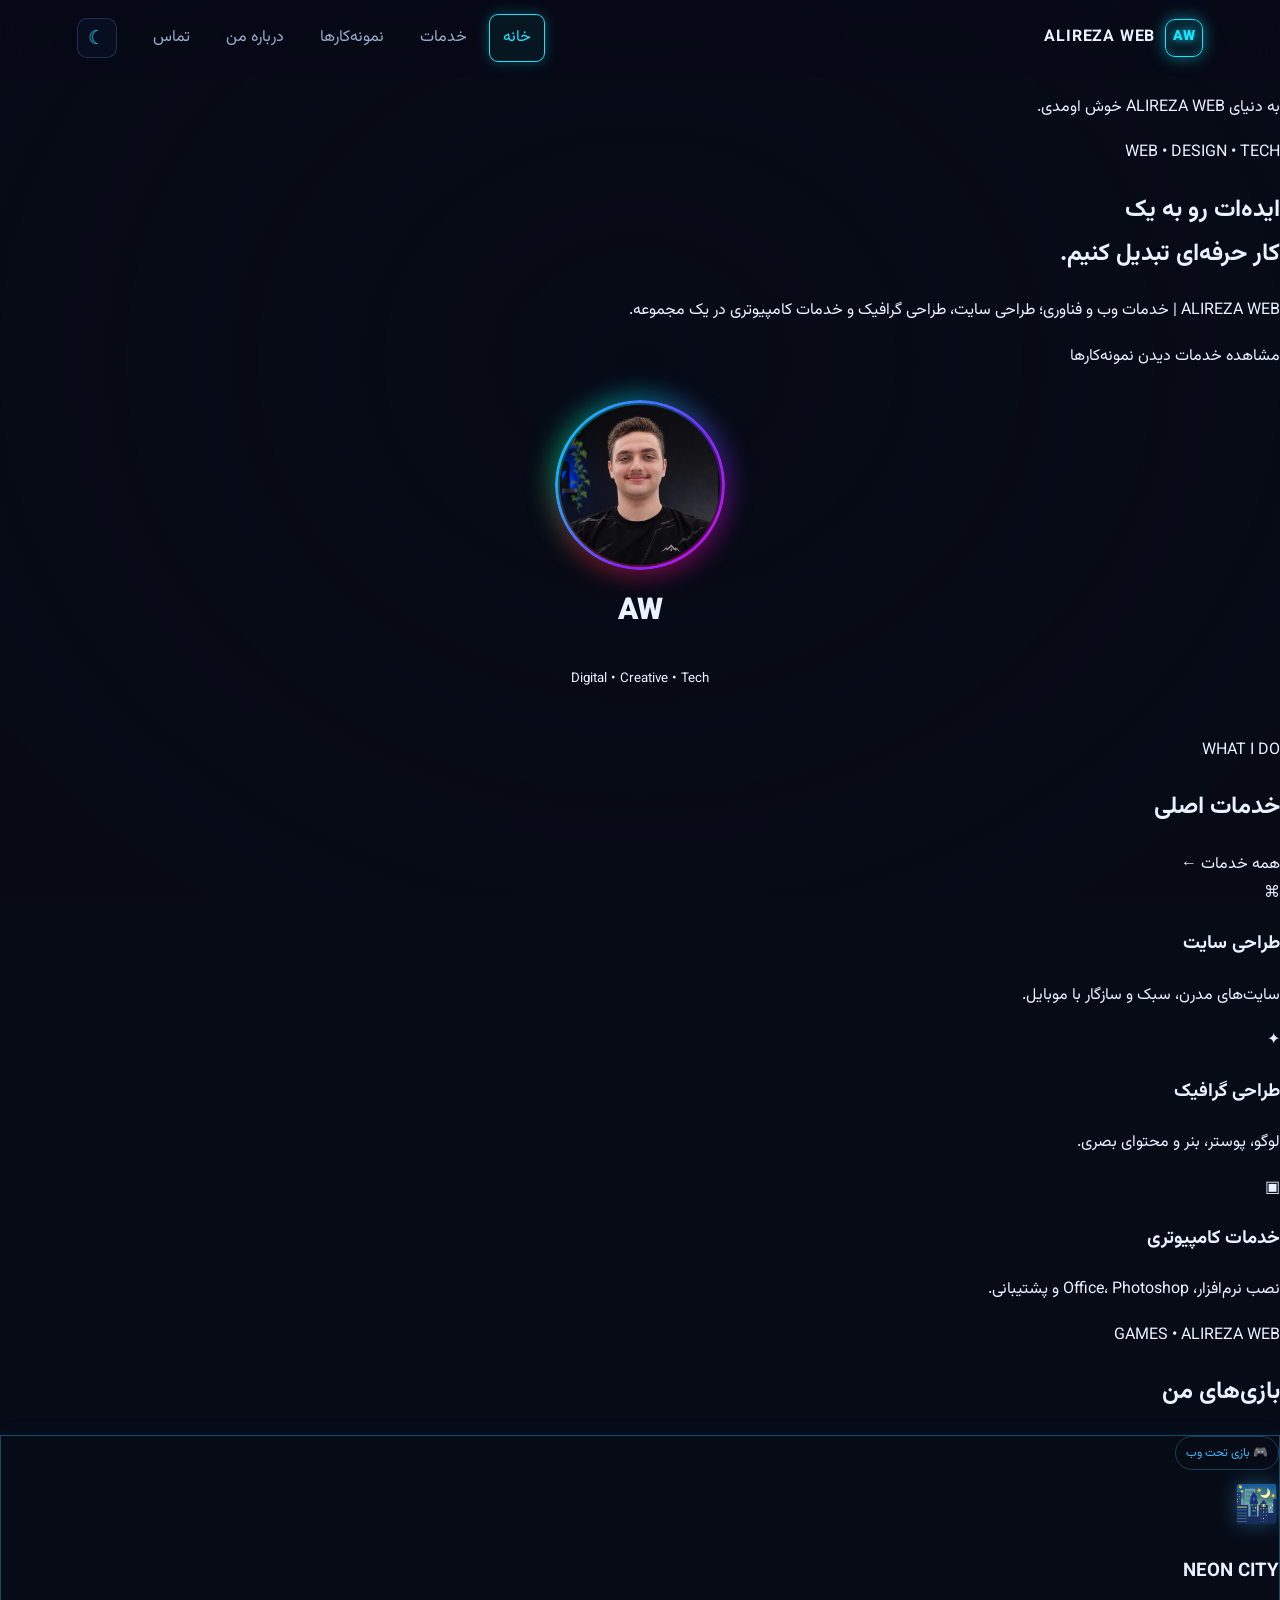
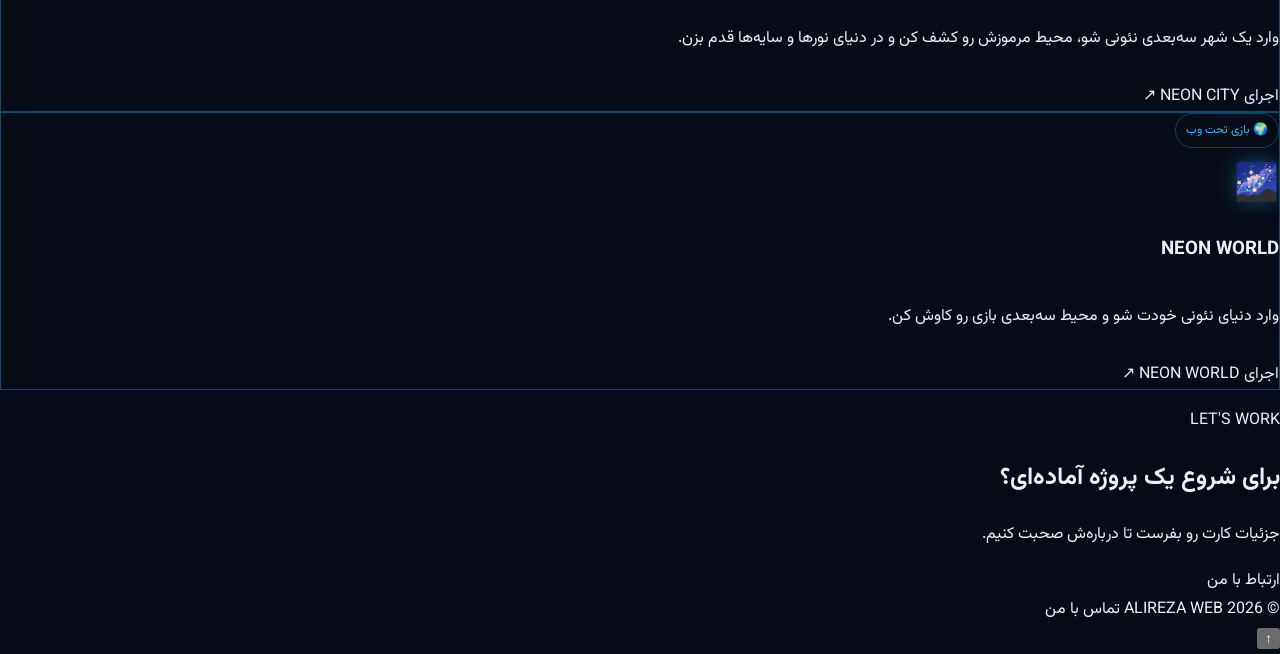
==== commit 578d13b3: "Update index.html" ====
--- a/index.html
+++ b/index.html
@@ -101,4 +101,240 @@
 
     /* بازی‌ها */
     .games-section .game-card {
-      position: r+      position: relative;
+      overflow: hidden;
+      display: flex;
+      flex-direction: column;
+      align-items: flex-start;
+      border: 1px solid rgba(53, 186, 255, 0.35);
+      box-shadow: 0 0 18px rgba(22, 139, 255, 0.08);
+      transition: transform 0.25s ease, box-shadow 0.25s ease;
+    }
+
+    .games-section .game-card:hover {
+      transform: translateY(-5px);
+      box-shadow: 0 0 16px rgba(53, 186, 255, 0.2), 0 0 30px rgba(22, 139, 255, 0.12);
+    }
+
+    .game-card .game-label {
+      display: inline-flex;
+      align-items: center;
+      gap: 6px;
+      width: fit-content;
+      margin-bottom: 8px;
+      padding: 5px 10px;
+      border: 1px solid rgba(53, 186, 255, 0.3);
+      border-radius: 20px;
+      color: #35baff;
+      font-size: 12px;
+    }
+
+    .game-card .game-symbol {
+      font-size: 36px;
+      line-height: 1.4;
+      margin: 4px 0;
+      filter: drop-shadow(0 0 10px rgba(53, 186, 255, 0.35));
+    }
+
+    .game-card .game-description { flex: 1; }
+
+    .game-card .btn {
+      display: inline-flex;
+      align-items: center;
+      justify-content: center;
+      margin-top: 12px;
+      text-decoration: none;
+    }
+
+    @media (max-width: 600px) {
+      .hero-card { margin-top: 24px; padding: 24px 16px; }
+      .profile-frame { width: 145px; height: 145px; flex-basis: 145px; }
+      .profile-photo {
+        width: 135px !important;
+        height: 135px !important;
+        max-width: 135px !important;
+        max-height: 135px !important;
+        flex-basis: 135px !important;
+      }
+    }
+
+    @media (prefers-reduced-motion: reduce) {
+      .profile-frame::before,
+      .profile-frame::after,
+      .hi::after { animation: none !important; }
+
+      .hero-card *,
+      .hero-text *,
+      .games-section * { transition-duration: 0.01ms !important; }
+    }
+  </style>
+</head>
+
+<body>
+
+  <header class="header" id="header">
+    <a class="brand" href="index.html">
+      <span>AW</span>
+      <b>ALIREZA WEB</b>
+    </a>
+
+    <button class="icon-btn menu-btn" id="menuBtn" type="button"
+      aria-label="باز کردن منو" aria-controls="nav" aria-expanded="false">☰</button>
+
+    <nav class="nav" id="nav">
+      <a class="active" href="index.html" aria-current="page">خانه</a>
+      <a href="services.html">خدمات</a>
+      <a href="portfolio.html">نمونه‌کارها</a>
+      <a href="about.html">درباره من</a>
+      <a href="contact.html">تماس</a>
+    </nav>
+
+    <button class="icon-btn theme-btn" id="themeBtn" type="button" aria-label="تغییر حالت">☾</button>
+  </header>
+
+  <main>
+
+    <!-- معرفی اصلی -->
+    <section class="hero section">
+
+      <div class="hero-text">
+        <p class="hi" id="hi">به دنیای ALIREZA WEB خوش اومدی.</p>
+        <p class="eyebrow">WEB • DESIGN • TECH</p>
+
+        <h1>
+          ایده‌ات رو به یک<br>
+          <span>کار حرفه‌ای</span> تبدیل کنیم.
+        </h1>
+
+        <p class="lead">
+          ALIREZA WEB | خدمات وب و فناوری؛ طراحی سایت،
+          طراحی گرافیک و خدمات کامپیوتری در یک مجموعه.
+        </p>
+
+        <div class="actions">
+          <a class="btn primary" href="services.html">مشاهده خدمات</a>
+          <a class="btn ghost" href="portfolio.html">دیدن نمونه‌کارها</a>
+        </div>
+      </div>
+
+      <div class="hero-card">
+
+        <div class="profile-frame">
+          <img class="profile-photo" src="alirezapic.png" alt="عکس علیرضا مزارعی"
+            loading="eager" decoding="async">
+        </div>
+
+        <div class="aw">AW</div>
+        <div class="scan"></div>
+        <small>Digital • Creative • Tech</small>
+
+      </div>
+
+    </section>
+
+    <!-- خدمات اصلی -->
+    <section class="section">
+
+      <div class="section-head">
+        <div>
+          <p class="eyebrow">WHAT I DO</p>
+          <h2>خدمات اصلی</h2>
+        </div>
+
+        <a class="text-link" href="services.html">همه خدمات ←</a>
+      </div>
+
+      <div class="cards">
+
+        <article class="card">
+          <span class="card-icon">⌘</span>
+          <h3>طراحی سایت</h3>
+          <p>سایت‌های مدرن، سبک و سازگار با موبایل.</p>
+        </article>
+
+        <article class="card">
+          <span class="card-icon">✦</span>
+          <h3>طراحی گرافیک</h3>
+          <p>لوگو، پوستر، بنر و محتوای بصری.</p>
+        </article>
+
+        <article class="card">
+          <span class="card-icon">▣</span>
+          <h3>خدمات کامپیوتری</h3>
+          <p>نصب نرم‌افزار، Office، Photoshop و پشتیبانی.</p>
+        </article>
+
+      </div>
+
+    </section>
+
+    <!-- بازی‌های من -->
+    <section class="section games-section" id="games">
+
+      <div class="section-head">
+        <div>
+          <p class="eyebrow">GAMES • ALIREZA WEB</p>
+          <h2>بازی‌های من</h2>
+        </div>
+      </div>
+
+      <div class="cards">
+
+        <article class="card game-card">
+          <span class="game-label">🎮 بازی تحت وب</span>
+          <div class="game-symbol" aria-hidden="true">🌃</div>
+          <h3>NEON CITY</h3>
+          <p class="game-description">
+            وارد یک شهر سه‌بعدی نئونی شو، محیط مرموزش رو کشف کن
+            و در دنیای نورها و سایه‌ها قدم بزن.
+          </p>
+          <a class="btn primary" href="neon-city-v4.13.html" target="_blank" rel="noopener noreferrer">
+            اجرای NEON CITY ↗
+          </a>
+        </article>
+
+        <article class="card game-card">
+          <span class="game-label">🌍 بازی تحت وب</span>
+          <div class="game-symbol" aria-hidden="true">🌌</div>
+          <h3>NEON WORLD</h3>
+          <p class="game-description">
+            وارد دنیای نئونی خودت شو و محیط سه‌بعدی بازی رو
+            کاوش کن.
+          </p>
+          <a class="btn primary" href="neon-world.html" target="_blank" rel="noopener noreferrer">
+            اجرای NEON WORLD ↗
+          </a>
+        </article>
+
+      </div>
+
+    </section>
+
+    <!-- ارتباط با من -->
+    <section class="cta section">
+
+      <div>
+        <p class="eyebrow">LET'S WORK</p>
+        <h2>برای شروع یک پروژه آماده‌ای؟</h2>
+        <p>جزئیات کارت رو بفرست تا درباره‌ش صحبت کنیم.</p>
+      </div>
+
+      <a class="btn primary" href="contact.html">ارتباط با من</a>
+
+    </section>
+
+  </main>
+
+  <footer class="footer">
+    <span>© 2026 ALIREZA WEB</span>
+    <a href="contact.html">تماس با من</a>
+  </footer>
+
+  <button class="top-btn" id="topBtn" type="button" aria-label="بازگشت به بالا">↑</button>
+
+  <script src="script.js"></script>
+
+  <script src="neon3d.js" defer></script>
+
+</body>
+</html>
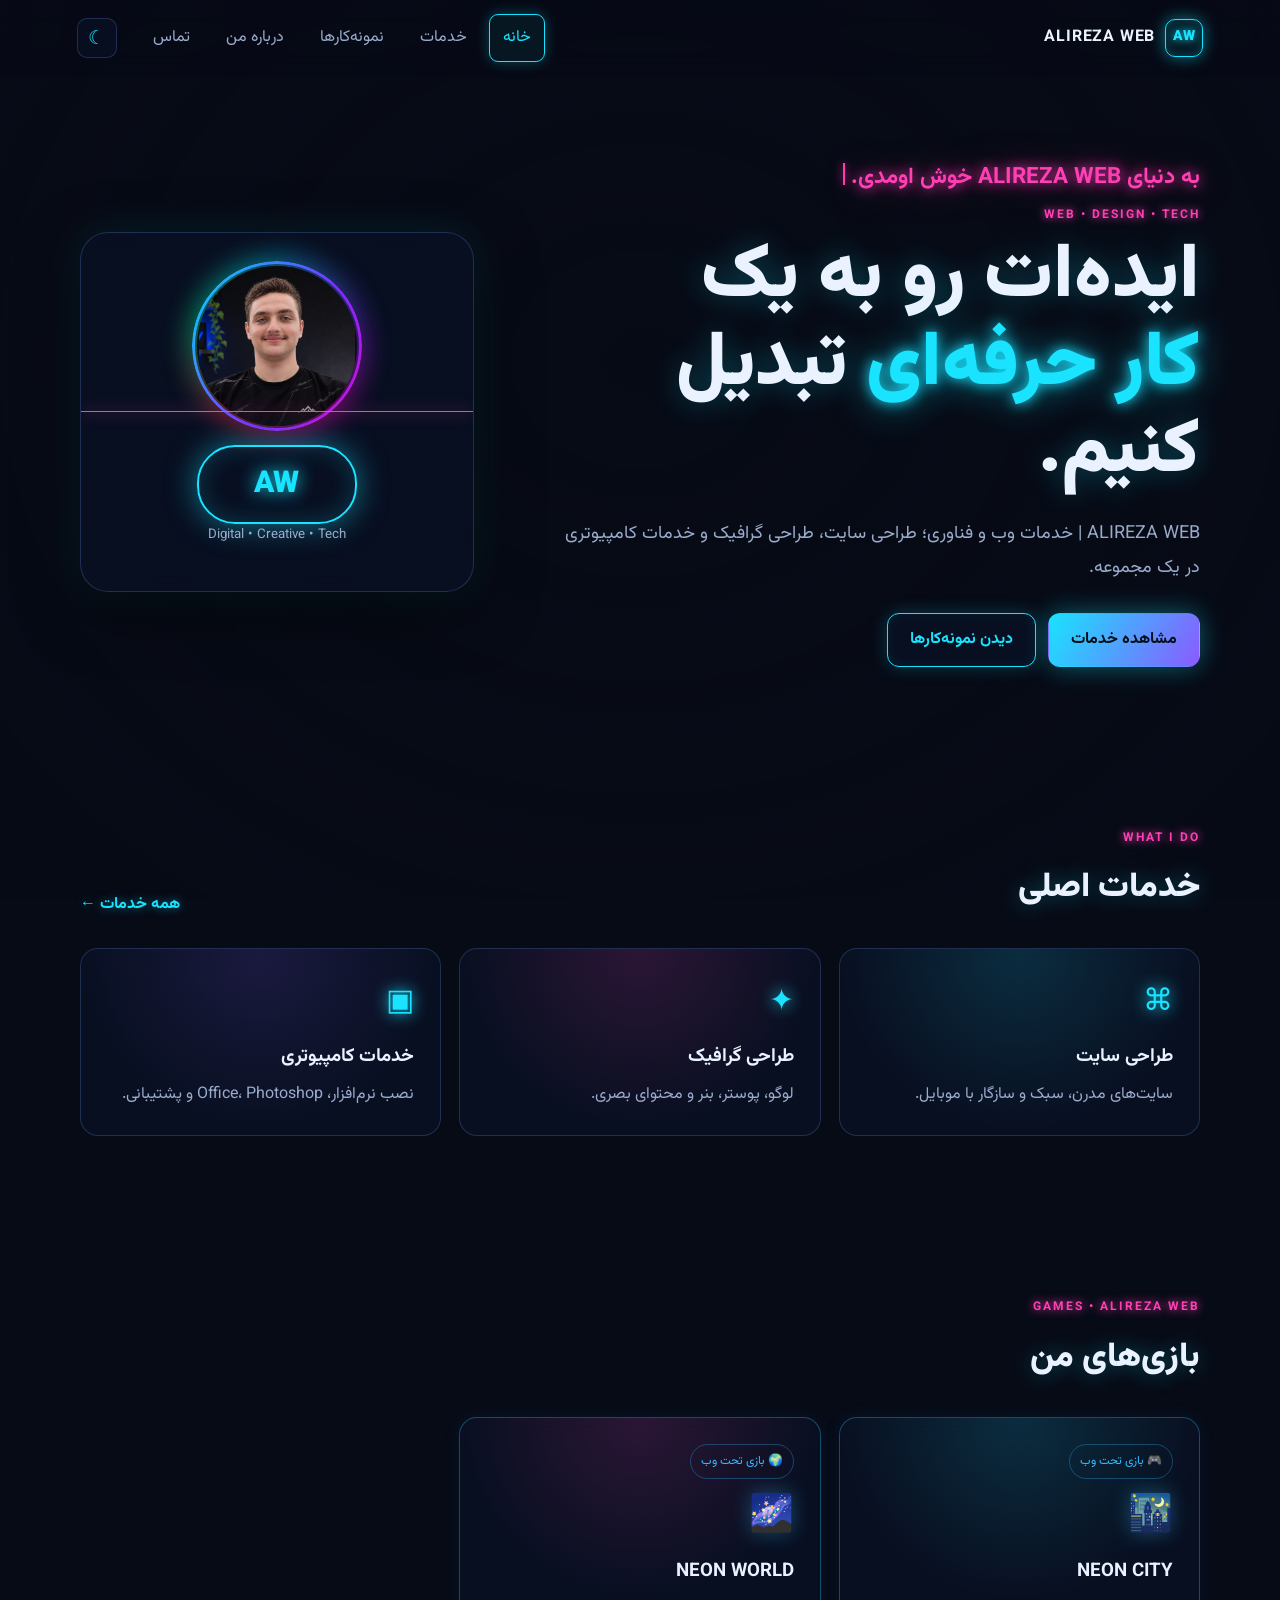
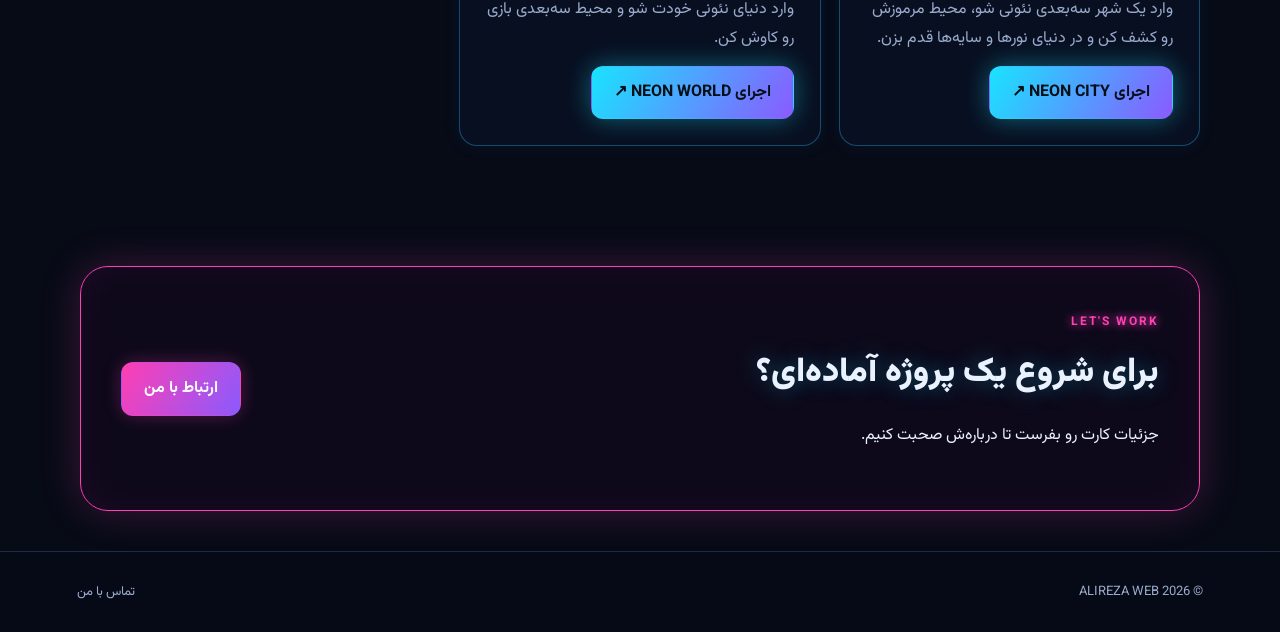
==== commit da025681: "Update index.html" ====
--- a/index.html
+++ b/index.html
@@ -28,7 +28,6 @@
       padding: 28px 20px;
     }
 
-    /* قاب RGB عکس */
     .profile-frame {
       position: relative;
       width: 170px;
@@ -95,11 +94,19 @@
     }
 
     .hero-card .aw,
-    .hero-card small { position: relative; z-index: 2; }
-    .hero-card .aw { font-size: 30px; }
-    .hero-card .scan { pointer-events: none; }
-
-    /* بازی‌ها */
+    .hero-card small {
+      position: relative;
+      z-index: 2;
+    }
+
+    .hero-card .aw {
+      font-size: 30px;
+    }
+
+    .hero-card .scan {
+      pointer-events: none;
+    }
+
     .games-section .game-card {
       position: relative;
       overflow: hidden;
@@ -136,7 +143,9 @@
       filter: drop-shadow(0 0 10px rgba(53, 186, 255, 0.35));
     }
 
-    .game-card .game-description { flex: 1; }
+    .game-card .game-description {
+      flex: 1;
+    }
 
     .game-card .btn {
       display: inline-flex;
@@ -147,8 +156,17 @@
     }
 
     @media (max-width: 600px) {
-      .hero-card { margin-top: 24px; padding: 24px 16px; }
-      .profile-frame { width: 145px; height: 145px; flex-basis: 145px; }
+      .hero-card {
+        margin-top: 24px;
+        padding: 24px 16px;
+      }
+
+      .profile-frame {
+        width: 145px;
+        height: 145px;
+        flex-basis: 145px;
+      }
+
       .profile-photo {
         width: 135px !important;
         height: 135px !important;
@@ -161,180 +179,166 @@
     @media (prefers-reduced-motion: reduce) {
       .profile-frame::before,
       .profile-frame::after,
-      .hi::after { animation: none !important; }
+      .hi::after {
+        animation: none !important;
+      }
 
       .hero-card *,
       .hero-text *,
-      .games-section * { transition-duration: 0.01ms !important; }
+      .games-section * {
+        transition-duration: 0.01ms !important;
+      }
     }
   </style>
 </head>
 
 <body>
 
-  <header class="header" id="header">
-    <a class="brand" href="index.html">
-      <span>AW</span>
-      <b>ALIREZA WEB</b>
-    </a>
-
-    <button class="icon-btn menu-btn" id="menuBtn" type="button"
-      aria-label="باز کردن منو" aria-controls="nav" aria-expanded="false">☰</button>
-
-    <nav class="nav" id="nav">
-      <a class="active" href="index.html" aria-current="page">خانه</a>
-      <a href="services.html">خدمات</a>
-      <a href="portfolio.html">نمونه‌کارها</a>
-      <a href="about.html">درباره من</a>
-      <a href="contact.html">تماس</a>
-    </nav>
-
-    <button class="icon-btn theme-btn" id="themeBtn" type="button" aria-label="تغییر حالت">☾</button>
-  </header>
-
-  <main>
-
-    <!-- معرفی اصلی -->
-    <section class="hero section">
-
-      <div class="hero-text">
-        <p class="hi" id="hi">به دنیای ALIREZA WEB خوش اومدی.</p>
-        <p class="eyebrow">WEB • DESIGN • TECH</p>
-
-        <h1>
-          ایده‌ات رو به یک<br>
-          <span>کار حرفه‌ای</span> تبدیل کنیم.
-        </h1>
-
-        <p class="lead">
-          ALIREZA WEB | خدمات وب و فناوری؛ طراحی سایت،
-          طراحی گرافیک و خدمات کامپیوتری در یک مجموعه.
+<header class="header" id="header">
+  <a class="brand" href="index.html">
+    <span>AW</span>
+    <b>ALIREZA WEB</b>
+  </a>
+
+  <button class="icon-btn menu-btn" id="menuBtn" type="button"
+    aria-label="باز کردن منو" aria-controls="nav" aria-expanded="false">☰</button>
+
+  <nav class="nav" id="nav">
+    <a class="active" href="index.html" aria-current="page">خانه</a>
+    <a href="services.html">خدمات</a>
+    <a href="portfolio.html">نمونه‌کارها</a>
+    <a href="about.html">درباره من</a>
+    <a href="contact.html">تماس</a>
+  </nav>
+
+  <button class="icon-btn theme-btn" id="themeBtn" type="button" aria-label="تغییر حالت">☾</button>
+</header>
+
+<main>
+
+  <section class="hero section">
+    <div class="hero-text">
+      <p class="hi" id="hi">به دنیای ALIREZA WEB خوش اومدی.</p>
+      <p class="eyebrow">WEB • DESIGN • TECH</p>
+
+      <h1>
+        ایده‌ات رو به یک<br>
+        <span>کار حرفه‌ای</span> تبدیل کنیم.
+      </h1>
+
+      <p class="lead">
+        ALIREZA WEB | خدمات وب و فناوری؛ طراحی سایت،
+        طراحی گرافیک و خدمات کامپیوتری در یک مجموعه.
+      </p>
+
+      <div class="actions">
+        <a class="btn primary" href="services.html">مشاهده خدمات</a>
+        <a class="btn ghost" href="portfolio.html">دیدن نمونه‌کارها</a>
+      </div>
+    </div>
+
+    <div class="hero-card">
+      <div class="profile-frame">
+        <img class="profile-photo" src="alirezapic.png"
+          alt="عکس علیرضا مزارعی" loading="eager" decoding="async">
+      </div>
+
+      <div class="aw">AW</div>
+      <div class="scan"></div>
+      <small>Digital • Creative • Tech</small>
+    </div>
+  </section>
+
+  <section class="section">
+    <div class="section-head">
+      <div>
+        <p class="eyebrow">WHAT I DO</p>
+        <h2>خدمات اصلی</h2>
+      </div>
+      <a class="text-link" href="services.html">همه خدمات ←</a>
+    </div>
+
+    <div class="cards">
+      <article class="card">
+        <span class="card-icon">⌘</span>
+        <h3>طراحی سایت</h3>
+        <p>سایت‌های مدرن، سبک و سازگار با موبایل.</p>
+      </article>
+
+      <article class="card">
+        <span class="card-icon">✦</span>
+        <h3>طراحی گرافیک</h3>
+        <p>لوگو، پوستر، بنر و محتوای بصری.</p>
+      </article>
+
+      <article class="card">
+        <span class="card-icon">▣</span>
+        <h3>خدمات کامپیوتری</h3>
+        <p>نصب نرم‌افزار، Office، Photoshop و پشتیبانی.</p>
+      </article>
+    </div>
+  </section>
+
+  <section class="section games-section" id="games">
+    <div class="section-head">
+      <div>
+        <p class="eyebrow">GAMES • ALIREZA WEB</p>
+        <h2>بازی‌های من</h2>
+      </div>
+    </div>
+
+    <div class="cards">
+      <article class="card game-card">
+        <span class="game-label">🎮 بازی تحت وب</span>
+        <div class="game-symbol" aria-hidden="true">🌃</div>
+        <h3>NEON CITY</h3>
+        <p class="game-description">
+          وارد یک شهر سه‌بعدی نئونی شو، محیط مرموزش رو کشف کن
+          و در دنیای نورها و سایه‌ها قدم بزن.
         </p>
-
-        <div class="actions">
-          <a class="btn primary" href="services.html">مشاهده خدمات</a>
-          <a class="btn ghost" href="portfolio.html">دیدن نمونه‌کارها</a>
-        </div>
-      </div>
-
-      <div class="hero-card">
-
-        <div class="profile-frame">
-          <img class="profile-photo" src="alirezapic.png" alt="عکس علیرضا مزارعی"
-            loading="eager" decoding="async">
-        </div>
-
-        <div class="aw">AW</div>
-        <div class="scan"></div>
-        <small>Digital • Creative • Tech</small>
-
-      </div>
-
-    </section>
-
-    <!-- خدمات اصلی -->
-    <section class="section">
-
-      <div class="section-head">
-        <div>
-          <p class="eyebrow">WHAT I DO</p>
-          <h2>خدمات اصلی</h2>
-        </div>
-
-        <a class="text-link" href="services.html">همه خدمات ←</a>
-      </div>
-
-      <div class="cards">
-
-        <article class="card">
-          <span class="card-icon">⌘</span>
-          <h3>طراحی سایت</h3>
-          <p>سایت‌های مدرن، سبک و سازگار با موبایل.</p>
-        </article>
-
-        <article class="card">
-          <span class="card-icon">✦</span>
-          <h3>طراحی گرافیک</h3>
-          <p>لوگو، پوستر، بنر و محتوای بصری.</p>
-        </article>
-
-        <article class="card">
-          <span class="card-icon">▣</span>
-          <h3>خدمات کامپیوتری</h3>
-          <p>نصب نرم‌افزار، Office، Photoshop و پشتیبانی.</p>
-        </article>
-
-      </div>
-
-    </section>
-
-    <!-- بازی‌های من -->
-    <section class="section games-section" id="games">
-
-      <div class="section-head">
-        <div>
-          <p class="eyebrow">GAMES • ALIREZA WEB</p>
-          <h2>بازی‌های من</h2>
-        </div>
-      </div>
-
-      <div class="cards">
-
-        <article class="card game-card">
-          <span class="game-label">🎮 بازی تحت وب</span>
-          <div class="game-symbol" aria-hidden="true">🌃</div>
-          <h3>NEON CITY</h3>
-          <p class="game-description">
-            وارد یک شهر سه‌بعدی نئونی شو، محیط مرموزش رو کشف کن
-            و در دنیای نورها و سایه‌ها قدم بزن.
-          </p>
-          <a class="btn primary" href="neon-city-v4.13.html" target="_blank" rel="noopener noreferrer">
-            اجرای NEON CITY ↗
-          </a>
-        </article>
-
-        <article class="card game-card">
-          <span class="game-label">🌍 بازی تحت وب</span>
-          <div class="game-symbol" aria-hidden="true">🌌</div>
-          <h3>NEON WORLD</h3>
-          <p class="game-description">
-            وارد دنیای نئونی خودت شو و محیط سه‌بعدی بازی رو
-            کاوش کن.
-          </p>
-          <a class="btn primary" href="neon-world.html" target="_blank" rel="noopener noreferrer">
-            اجرای NEON WORLD ↗
-          </a>
-        </article>
-
-      </div>
-
-    </section>
-
-    <!-- ارتباط با من -->
-    <section class="cta section">
-
-      <div>
-        <p class="eyebrow">LET'S WORK</p>
-        <h2>برای شروع یک پروژه آماده‌ای؟</h2>
-        <p>جزئیات کارت رو بفرست تا درباره‌ش صحبت کنیم.</p>
-      </div>
-
-      <a class="btn primary" href="contact.html">ارتباط با من</a>
-
-    </section>
-
-  </main>
-
-  <footer class="footer">
-    <span>© 2026 ALIREZA WEB</span>
-    <a href="contact.html">تماس با من</a>
-  </footer>
-
-  <button class="top-btn" id="topBtn" type="button" aria-label="بازگشت به بالا">↑</button>
-
-  <script src="script.js"></script>
-
-  <script src="neon3d.js" defer></script>
+        <a class="btn primary" href="neon-city-v4.13.html"
+          target="_blank" rel="noopener noreferrer">
+          اجرای NEON CITY ↗
+        </a>
+      </article>
+
+      <article class="card game-card">
+        <span class="game-label">🌍 بازی تحت وب</span>
+        <div class="game-symbol" aria-hidden="true">🌌</div>
+        <h3>NEON WORLD</h3>
+        <p class="game-description">
+          وارد دنیای نئونی خودت شو و محیط سه‌بعدی بازی رو
+          کاوش کن.
+        </p>
+        <a class="btn primary" href="neon-world.html"
+          target="_blank" rel="noopener noreferrer">
+          اجرای NEON WORLD ↗
+        </a>
+      </article>
+    </div>
+  </section>
+
+  <section class="cta section">
+    <div>
+      <p class="eyebrow">LET'S WORK</p>
+      <h2>برای شروع یک پروژه آماده‌ای؟</h2>
+      <p>جزئیات کارت رو بفرست تا درباره‌ش صحبت کنیم.</p>
+    </div>
+
+    <a class="btn primary" href="contact.html">ارتباط با من</a>
+  </section>
+
+</main>
+
+<footer class="footer">
+  <span>© 2026 ALIREZA WEB</span>
+  <a href="contact.html">تماس با من</a>
+</footer>
+
+<button class="top-btn" id="topBtn" type="button" aria-label="بازگشت به بالا">↑</button>
+
+<script src="script.js"></script>
+<script src="neon3d.js" defer></script>
 
 </body>
 </html>
--- a/style.css
+++ b/style.css
@@ -33,4 +33,101 @@
 .icon-btn:hover{border-color:var(--accent);box-shadow:0 0 14px rgba(25,227,255,.4)}
 .menu-btn{display:none}
 
-/* ===== چیدمان ===== */+/* ===== چیدمان ===== */
+.section{width:min(1120px,88%);margin:auto;padding:80px 0}
+.hero{min-height:650px;display:grid;grid-template-columns:1.25fr .75fr;align-items:center;gap:70px}
+.eyebrow{color:var(--pink);font-size:12px;font-weight:bold;letter-spacing:2px;margin:0 0 8px;text-shadow:0 0 10px var(--pink)}
+.hi{margin:0 0 6px;min-height:1.8em;font-weight:700;font-size:clamp(1.05rem,4vw,1.4rem);color:var(--pink);text-shadow:0 0 14px var(--pink),0 0 34px rgba(255,63,180,.5)}
+.hi::after{content:"";display:inline-block;width:.12em;height:1em;margin-inline-start:.25em;vertical-align:-.12em;background:var(--pink);box-shadow:0 0 10px var(--pink);animation:nblink 1s steps(1) infinite}
+@keyframes nblink{50%{opacity:0}}
+.hero h1,.page-hero h1{font-size:clamp(40px,6vw,76px);line-height:1.15;margin:0 0 22px;font-weight:900;text-shadow:0 0 30px rgba(25,227,255,.3)}
+.hero h1 span,.page-hero h1 span{color:var(--accent);text-shadow:0 0 14px var(--accent),0 0 42px rgba(25,227,255,.6)}
+.lead,.page-hero p{color:var(--muted);max-width:650px;font-size:18px}
+.actions{display:flex;gap:12px;flex-wrap:wrap;margin-top:28px}
+.btn{display:inline-flex;justify-content:center;align-items:center;padding:11px 22px;border-radius:12px;font-weight:bold;border:1.5px solid var(--accent);color:var(--accent);background:transparent;box-shadow:0 0 18px rgba(25,227,255,.22),inset 0 0 14px rgba(25,227,255,.07);transition:.2s;cursor:pointer;font-family:inherit}
+.btn:hover{transform:translateY(-2px);background:var(--accent);color:#041018}
+.primary{background:linear-gradient(120deg,var(--accent),var(--violet));color:#041018;border-color:transparent;box-shadow:0 0 26px rgba(25,227,255,.4)}
+.primary:hover{box-shadow:0 0 42px rgba(138,91,255,.7);background:linear-gradient(120deg,var(--accent),var(--violet));color:#041018}
+.ghost{background:var(--panel)}
+
+.hero-card{height:360px;border:1px solid var(--line);border-radius:28px;background:var(--panel);backdrop-filter:blur(10px);-webkit-backdrop-filter:blur(10px);display:grid;place-items:center;position:relative;overflow:hidden;box-shadow:var(--shadow),0 0 40px rgba(25,227,255,.12)}
+.hero-card .aw{width:160px;height:160px;border-radius:38px;font-size:58px;color:var(--accent);border:2px solid var(--accent);box-shadow:0 0 30px rgba(25,227,255,.5),inset 0 0 26px rgba(25,227,255,.2);text-shadow:0 0 18px var(--accent)}
+.hero-card p{position:absolute;bottom:38px;margin:0;font-weight:bold;letter-spacing:3px}
+.hero-card small{position:absolute;bottom:15px;color:var(--muted)}
+.scan{position:absolute;width:100%;height:1px;background:var(--pink);box-shadow:0 0 15px var(--pink);animation:scan 4s linear infinite}
+@keyframes scan{0%{top:0}100%{top:100%}}
+
+.section-head{display:flex;justify-content:space-between;align-items:end;margin-bottom:28px}
+.section h2{font-size:34px;margin:0;font-weight:900;text-shadow:0 0 22px rgba(25,227,255,.35);animation:nflick 6s infinite}
+@keyframes nflick{0%,92%,100%{opacity:1}93%{opacity:.55}95%{opacity:1}97%{opacity:.7}}
+.text-link{color:var(--accent);font-weight:bold;text-shadow:0 0 10px rgba(25,227,255,.5)}
+
+.cards,.service-grid,.portfolio-grid,.contact-grid{display:grid;grid-template-columns:repeat(3,1fr);gap:18px}
+.card{position:relative;overflow:hidden;background:var(--panel);backdrop-filter:blur(10px);-webkit-backdrop-filter:blur(10px);border:1px solid var(--line);border-radius:18px;padding:26px;transition:transform .25s,border-color .25s,box-shadow .25s}
+.card::before{content:"";position:absolute;inset:0;pointer-events:none;background:radial-gradient(260px circle at var(--mx,50%) var(--my,0%),var(--accent),transparent 70%);opacity:.14;transition:opacity .25s}
+.card>*{position:relative}
+.card:hover{transform:translateY(-5px);border-color:var(--accent);box-shadow:0 0 28px rgba(25,227,255,.28)}
+.card:hover::before{opacity:.38}
+.card:nth-child(3n+2):hover{border-color:var(--pink);box-shadow:0 0 28px rgba(255,63,180,.28)}
+.card:nth-child(3n+2)::before{background:radial-gradient(260px circle at var(--mx,50%) var(--my,0%),var(--pink),transparent 70%)}
+.card:nth-child(3n):hover{border-color:var(--violet);box-shadow:0 0 28px rgba(138,91,255,.32)}
+.card:nth-child(3n)::before{background:radial-gradient(260px circle at var(--mx,50%) var(--my,0%),var(--violet),transparent 70%)}
+.card-icon{font-size:30px;color:var(--accent);text-shadow:0 0 16px var(--accent)}
+.card h3,.service h2{margin:10px 0 5px}
+.card p{color:var(--muted);margin:0}
+.service b{color:var(--accent)}
+.service .text-link{display:inline-block;margin-top:20px}
+.service-grid{grid-template-columns:repeat(2,1fr)}
+
+.cta{display:flex;justify-content:space-between;align-items:center;gap:20px;border:1px solid var(--pink);border-radius:28px;padding:44px 40px;margin-block:40px;background:rgba(20,8,32,.5);backdrop-filter:blur(10px);-webkit-backdrop-filter:blur(10px);box-shadow:0 0 40px rgba(255,63,180,.22),inset 0 0 40px rgba(255,63,180,.07)}
+.light .cta{background:rgba(255,255,255,.85)}
+.cta .btn{border-color:var(--pink);color:var(--pink);box-shadow:0 0 18px rgba(255,63,180,.28),inset 0 0 14px rgba(255,63,180,.08)}
+.cta .btn:hover{background:var(--pink);color:#1a0412}
+.cta .btn.primary{background:linear-gradient(120deg,var(--pink),var(--violet));color:#fff;border-color:transparent}
+
+.page-hero{padding-bottom:35px}
+.work-art{height:180px;border-radius:13px;background:radial-gradient(circle,rgba(25,227,255,.3),rgba(8,11,16,.2) 65%);border:1px solid var(--line);display:grid;place-items:center;font-size:42px;font-weight:900;color:var(--accent);text-shadow:0 0 18px var(--accent);margin-bottom:18px}
+.empty-note{margin-top:18px;padding:18px;border:1px dashed var(--accent);border-radius:14px;color:var(--muted);text-align:center;background:rgba(25,227,255,.04)}
+.about-box{display:grid;grid-template-columns:220px 1fr;gap:40px;align-items:center}
+.profile-mark{width:220px;height:220px;border-radius:45px;font-size:65px;color:var(--accent);border:2px solid var(--accent);box-shadow:0 0 34px rgba(25,227,255,.5),inset 0 0 30px rgba(25,227,255,.18);text-shadow:0 0 18px var(--accent)}
+.contact-grid{grid-template-columns:repeat(3,1fr)}
+.contact-card{display:flex;flex-direction:column;gap:5px}
+.contact-card span{color:var(--muted)}
+
+.footer{display:flex;justify-content:space-between;padding:28px 6%;border-top:1px solid var(--line);color:var(--muted);font-size:13px;background:rgba(7,11,22,.5);backdrop-filter:blur(8px);-webkit-backdrop-filter:blur(8px)}
+.light .footer{background:transparent}
+.top-btn{position:fixed;bottom:20px;left:20px;width:42px;height:42px;border:1px solid var(--accent);border-radius:50%;background:var(--panel);color:var(--accent);cursor:pointer;opacity:0;pointer-events:none;transition:.2s;box-shadow:0 0 16px rgba(25,227,255,.4)}
+.top-btn.show{opacity:1;pointer-events:auto}
+
+/* نمایش تدریجی هنگام اسکرول */
+.js .rv{opacity:0}
+.js .rv.in{opacity:1;animation:nrise .7s backwards}
+@keyframes nrise{from{opacity:0;transform:translateY(28px)}to{opacity:1;transform:none}}
+
+/* تم روشن: بدون درخشش */
+.light h1,.light h2,.light .hero h1 span,.light .eyebrow,.light .hi,.light .card-icon,.light .text-link,.light .work-art,.light .profile-mark,.light .hero-card .aw,.light .brand span{text-shadow:none}
+.light .btn,.light .card,.light .hero-card,.light .primary{box-shadow:none}
+.light .hero h1,.light .page-hero h1{text-shadow:none}
+
+@media(max-width:800px){
+  .header{padding:12px 5%}
+  .menu-btn{display:block}
+  .nav{position:absolute;top:70px;right:5%;left:5%;display:none;flex-direction:column;background:rgba(10,16,34,.96);backdrop-filter:blur(14px);-webkit-backdrop-filter:blur(14px);padding:10px;border:1px solid var(--line);border-radius:14px;box-shadow:var(--shadow)}
+  .light .nav{background:#fff}
+  .nav.open{display:flex}
+  .hero{grid-template-columns:1fr;padding-top:55px;min-height:auto;gap:40px}
+  .hero-card{height:270px}
+  .cards,.service-grid,.portfolio-grid,.contact-grid{grid-template-columns:1fr}
+  .about-box{grid-template-columns:1fr}
+  .profile-mark{width:150px;height:150px;font-size:45px}
+  .cta{display:block;padding:32px 22px}
+  .cta .btn{margin-top:15px}
+  .section{padding:55px 0}
+  .section-head{align-items:center}
+  .brand b{font-size:13px}
+}
+@media(prefers-reduced-motion:reduce){
+  *{animation:none!important;transition-duration:.01ms!important}
+  html{scroll-behavior:auto}
+  .js .rv{opacity:1}
+}
